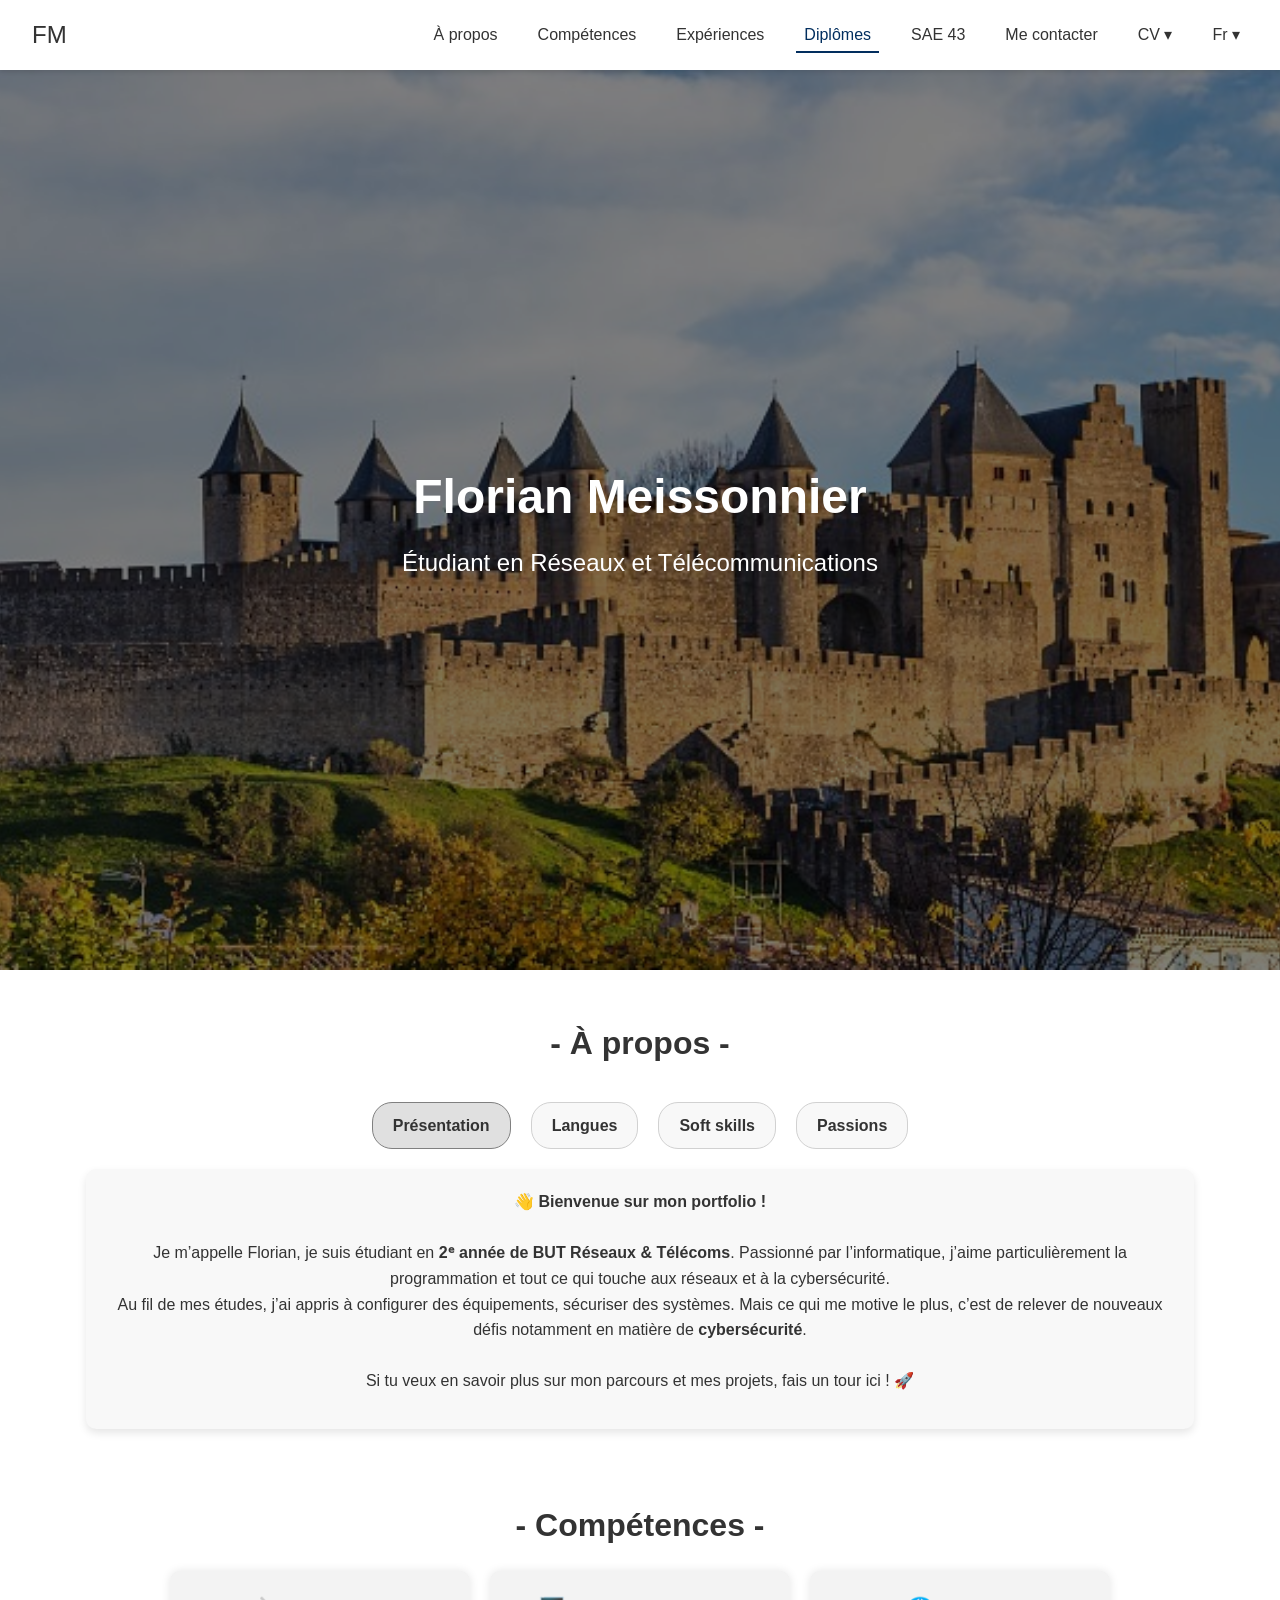
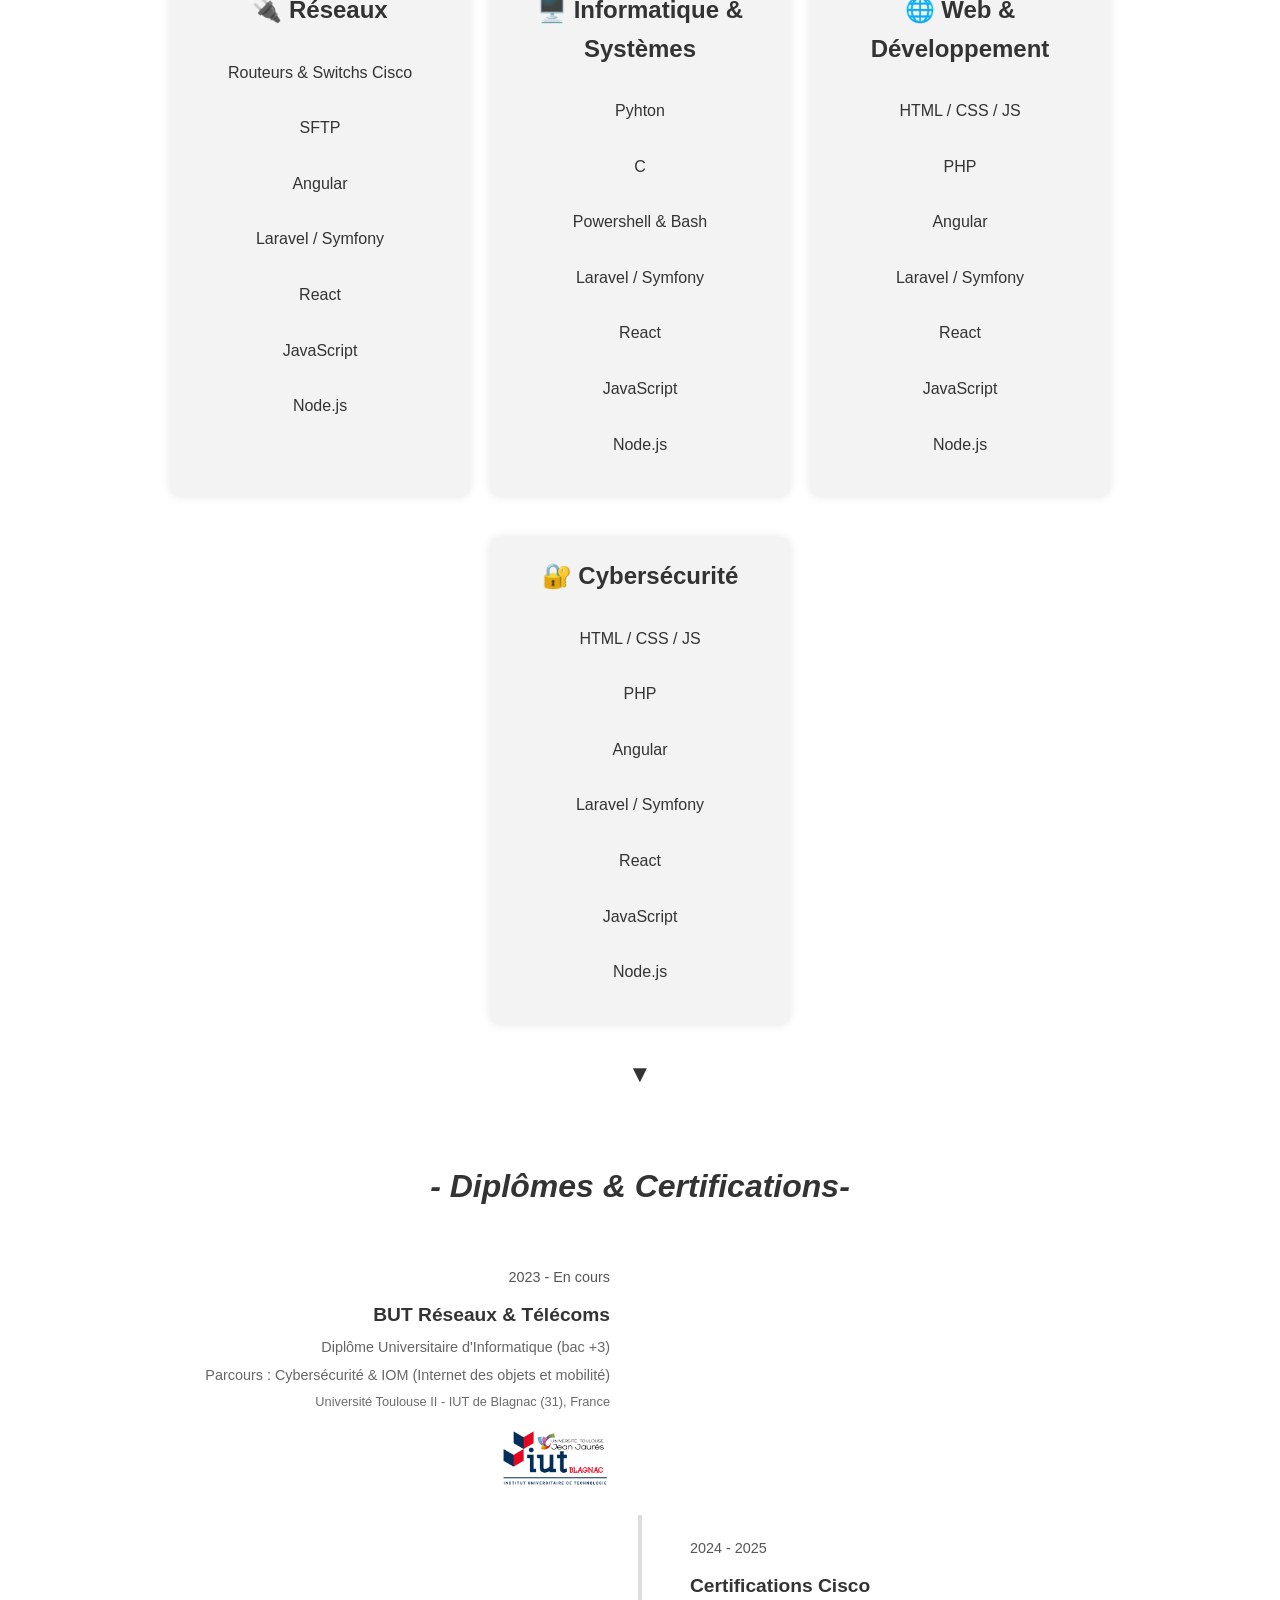
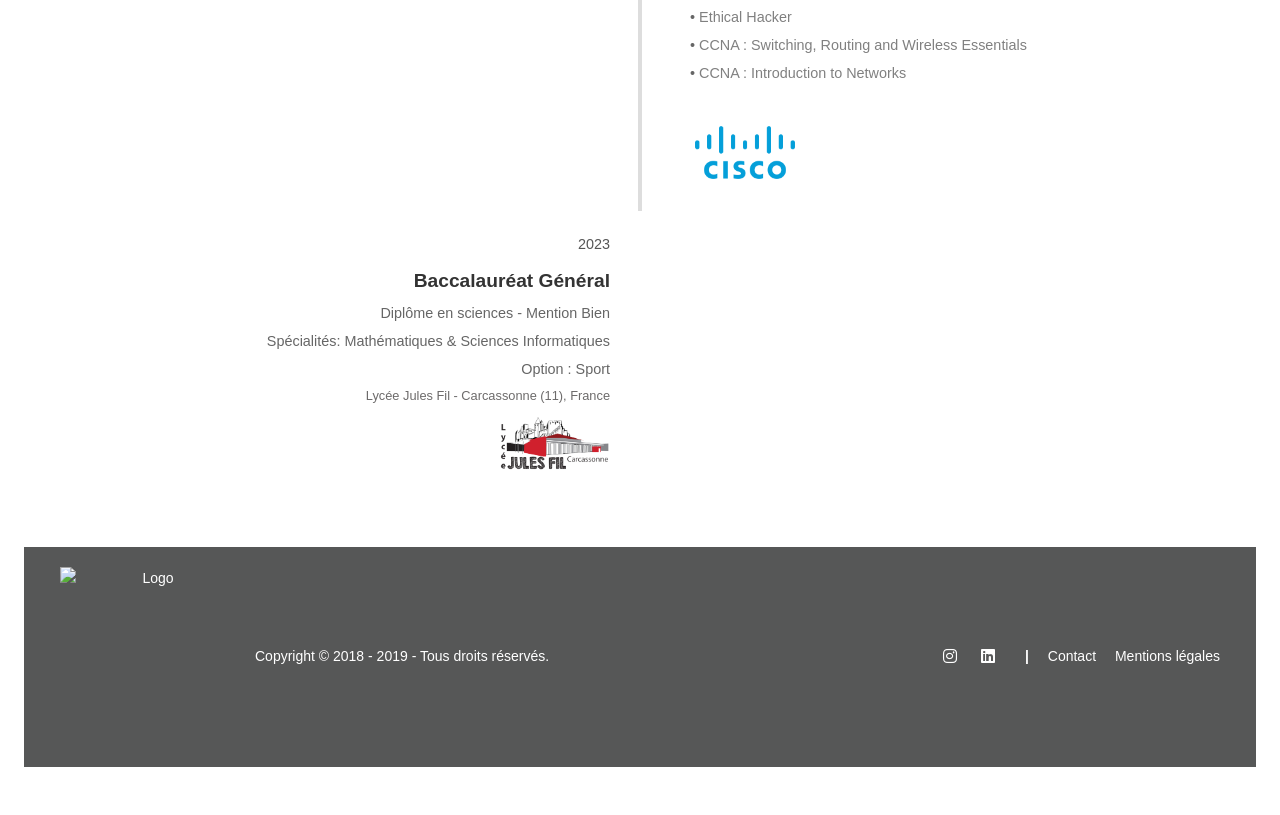
==== index.html @ 111a5d3b "Add files via upload" ====
<!DOCTYPE html>
<html lang="fr">
<head>
    <meta charset="UTF-8">
    <meta name="viewport" content="width=device-width, initial-scale=1.0">
    <title>Meissonnier Florian - Portfolio</title>
    <link rel="stylesheet" href="styles/styles.css">
    <!-- Les logos en footer -->
    <link rel="stylesheet" href="https://cdnjs.cloudflare.com/ajax/libs/font-awesome/6.0.0/css/all.min.css">
</head>
<body>
    <nav class="navbar">
        <a href="#" class="logo">FM</a>
        <ul class="menu">
            <li><a href="#about" class="nav-link">À propos</a></li>
            <li><a href="#skills" class="nav-link">Compétences</a></li>
            <li><a href="#experience"class="nav-link">Expériences</a></li>
            <li><a href="#diplomes" class="nav-link">Diplômes</a></li>
            <li><a href="but.html">SAE 43</a></li>
            <li><a href="mailto:florian.meissonnier.iut@mail.com">Me contacter</a></li>
            
            <!-- Menu déroulant pour le CV -->
            <li class="dropdown">
                <a href="#" class="cv-selector">CV ▾</a>
                <ul class="dropdown-content">
                    <li><a href="cv/CV_MEISSONNIIER_Florian.pdf" target="_blank">CV Français</a></li>
                    <li><a href="cv/CV_MEISSONNIIER_Florian_International.pdf" target="_blank">CV International</a></li>
                </ul>
            </li>
            
            <!-- Menu déroulant pour la langue -->
            <li class="dropdown">
                <a href="#" class="language-selector">Fr ▾</a>
                <ul class="dropdown-content">
                    <li><a href="#">Français</a></li>
                    <li><a href="#">English</a></li>
                </ul>
            </li>
        </ul>
    </nav>

    <!-- Section en-tête avec l'image de fond -->
    <header class="header">
        <figure class="overlay"></figure>
        <hgroup class="header-content">
            <h1>Florian Meissonnier</h1>
            <p>Étudiant en Réseaux et Télécommunications</p>
        </hgroup>
    </header>

    <!-- Section À propos -->
    <section id="about" class="about">
        <h2>- À propos -</h2>
        <ul class="tab-menu">
            <li data-nw-id-target="about_presentation_p" data-nw-classgroup="about_p" class="js_show_btn">Présentation</li>
            <li data-nw-id-target="about_languages_p" data-nw-classgroup="about_p" class="js_show_btn selected_btn">Langues</li>
            <li data-nw-id-target="about_softskills_p" data-nw-classgroup="about_p" class="js_show_btn">Soft skills</li>
            <li data-nw-id-target="about_hobbies_p" data-nw-classgroup="about_p" class="js_show_btn">Passions</li>
        </ul>
    
        <section class="box_style about_p hidden" id="about_presentation_p">
            <p><b>👋 Bienvenue sur mon portfolio !</b> <br><br>

                Je m’appelle Florian, je suis étudiant en <b>2ᵉ année de BUT Réseaux & Télécoms</b>. Passionné par l’informatique,
                j’aime particulièrement la programmation et tout ce qui touche aux réseaux et à la cybersécurité.
                <br>Au fil de mes études, j’ai appris à configurer des équipements, sécuriser des systèmes. 
                Mais ce qui me motive le plus, c’est de relever de nouveaux défis notamment en matière de <b>cybersécurité</b>.<br><br>
                
                Si tu veux en savoir plus sur mon parcours et mes projets, fais un tour ici ! 🚀
            </p>
        </section>
    
        <section class="box_style about_p" id="about_languages_p">
            <figure>
                <img class="flagImage" src="images/drapeau-france.png" alt="Drapeau Français">
                <figcaption>
                    <strong>Français</strong>
                    <p>Langue Maternelle</p>
                </figcaption>
            </figure>
            <figure>
                <img class="flagImage" src="images/drapeau-anglais.jpg" alt="Drapeau Anglais">
                <figcaption>
                    <strong>Anglais</strong>
                    <p>Niveau B2</p>
                </figcaption>
            </figure>
            <figure>
                <img class="flagImage" src="images/drapeau-allemand.jpg" alt="Drapeau Allemand">
                <figcaption>
                    <strong>Allemand</strong>
                    <p>Niveau A2</p>
                </figcaption>
            </figure>
            <figure>
                <img class="flagImage" src="images/drapeau-lettonie.jpg" alt="Drapeau Letton">
                <figcaption>
                    <strong>Letton</strong>
                    <p>Compréhension orale</p>
                </figcaption>
            </figure>
        </section>
    
        <section class="box_style about_p hidden" id="about_softskills_p">
            <ul class="no-bullets">
                <li><strong>Actif</strong> : Toujours prêt à explorer, expérimenter et relever de nouveaux défis.</li>
                <li><strong>Consciencieux</strong> : J’aime faire les choses proprement et avec précision</li>
                <li><strong>Curieux</strong> : En quête de nouvelles connaissances et compétences</li>
                <li><strong>Rigoureux</strong> : Attentif aux détails et au travail bien fait</li>      
            </ul>
        </section>
    
        <section class="box_style about_p hidden" id="about_hobbies_p">
            <section>
                <h3>- Badminton -</h3>
                <p>Joueur en compétition depuis 2018 <br>Chef de l'équipe de l'IUT</p> 
                <img class="passions rect-img" src="images/badminton.jpg" alt="badminton">
                <footer><a href="https://www.myffbad.fr/joueur/07209594" target="_blank"><strong> Classement </strong></a></footer> <!-- https://badmania.fr/classement-07209594.html -->
            </section>
            <section>
                <h3>- Echecs -</h3> 
                <p>Joueur occasionnel sur internet <br>Ancien joueur de compétition </p> 
                <footer><a href="https://www.chess.com/member/fl0ri_an" target="_blank"><strong>≈800 elo </strong></a></footer>
            </section>
            <section>
                <h3>- Cybersécurité -</h3> 
                <p>Membre sur les plateformes <br>HTB & Root Me</p> 
            </section>
        </section>
    
    <!-- Section Compétences -->
    <section id="skills" class="skills">
        <h2><br>- Compétences -</h2>
        <span class="skills-container-wrapper">
            <article class="skills-container">
                <h2>🔌 Réseaux</h2>
                <ul>
                    <li>
                        <span class="skill-name">Routeurs & Switchs Cisco</span>
                        <span class="progress-container">
                            <span class="progress-bar" style="width: 80%;"></span>
                            <span class="percentage">80%</span>
                        </span>
                    </li>
                    <li>
                        <span class="skill-name">SFTP</span>
                        <span class="progress-container">
                            <span class="progress-bar" style="width: 70%;"></span>
                            <span class="percentage">70%</span>
                        </span>
                    </li>
                    <li>
                        <span class="skill-name">Angular</span>
                        <span class="progress-container">
                            <span class="progress-bar" style="width: 75%;"></span>
                            <span class="percentage">75%</span>
                        </span>
                    </li>
                    <li>
                        <span class="skill-name">Laravel / Symfony</span>
                        <span class="progress-container">
                            <span class="progress-bar" style="width: 65%;"></span>
                            <span class="percentage">65%</span>
                        </span>
                    </li>
                    <li>
                        <span class="skill-name">React</span>
                        <span class="progress-container">
                            <span class="progress-bar" style="width: 90%;"></span>
                            <span class="percentage">90%</span>
                        </span>
                    </li>
                    <li>
                        <span class="skill-name">JavaScript</span>
                        <span class="progress-container">
                            <span class="progress-bar" style="width: 50%;"></span>
                            <span class="percentage">50%</span>
                        </span>
                    </li>
                    <li>
                        <span class="skill-name">Node.js</span>
                        <span class="progress-container">
                            <span class="progress-bar" style="width: 30%;"></span>
                            <span class="percentage">30%</span>
                        </span>
                    </li>
                </ul>
            </article>
        
            <article class="skills-container">
                <h2>🖥️ Informatique & Systèmes</h2>
                <ul>
                    <li>
                        <span class="skill-name">Pyhton</span>
                        <span class="progress-container">
                            <span class="progress-bar" style="width: 75%;"></span>
                            <span class="percentage">75%</span>
                        </span>
                    </li>
                    <li>
                        <span class="skill-name">C</span>
                        <span class="progress-container">
                            <span class="progress-bar" style="width: 60%;"></span>
                            <span class="percentage">60%</span>
                        </span>
                    </li>
                    <li>
                        <span class="skill-name">Powershell & Bash</span>
                        <span class="progress-container">
                            <span class="progress-bar" style="width: 60%;"></span>
                            <span class="percentage">60%</span>
                        </span>
                    </li>
                    <li>
                        <span class="skill-name">Laravel / Symfony</span>
                        <span class="progress-container">
                            <span class="progress-bar" style="width: 65%;"></span>
                            <span class="percentage">65%</span>
                        </span>
                    </li>
                    <li>
                        <span class="skill-name">React</span>
                        <span class="progress-container">
                            <span class="progress-bar" style="width: 90%;"></span>
                            <span class="percentage">90%</span>
                        </span>
                    </li>
                    <li>
                        <span class="skill-name">JavaScript</span>
                        <span class="progress-container">
                            <span class="progress-bar" style="width: 50%;"></span>
                            <span class="percentage">50%</span>
                        </span>
                    </li>
                    <li>
                        <span class="skill-name">Node.js</span>
                        <span class="progress-container">
                            <span class="progress-bar" style="width: 30%;"></span>
                            <span class="percentage">30%</span>
                        </span>
                    </li>
                </ul>
            </article>
            <article class="skills-container">
                <h2>🌐 Web & Développement</h2>
                <ul>
                    <li>
                        <span class="skill-name">HTML / CSS / JS</span>
                        <span class="progress-container">
                            <span class="progress-bar" style="width: 10%;"></span>
                            <span class="percentage">10%</span>
                        </span>
                    </li>
                    <li>
                        <span class="skill-name">PHP</span>
                        <span class="progress-container">
                            <span class="progress-bar" style="width: 70%;"></span>
                            <span class="percentage">70%</span>
                        </span>
                    </li>
                    <li>
                        <span class="skill-name">Angular</span>
                        <span class="progress-container">
                            <span class="progress-bar" style="width: 75%;"></span>
                            <span class="percentage">75%</span>
                        </span>
                    </li>
                    <li>
                        <span class="skill-name">Laravel / Symfony</span>
                        <span class="progress-container">
                            <span class="progress-bar" style="width: 65%;"></span>
                            <span class="percentage">65%</span>
                        </span>
                    </li>
                    <li>
                        <span class="skill-name">React</span>
                        <span class="progress-container">
                            <span class="progress-bar" style="width: 90%;"></span>
                            <span class="percentage">90%</span>
                        </span>
                    </li>
                    <li>
                        <span class="skill-name">JavaScript</span>
                        <span class="progress-container">
                            <span class="progress-bar" style="width: 50%;"></span>
                            <span class="percentage">50%</span>
                        </span>
                    </li>
                    <li>
                        <span class="skill-name">Node.js</span>
                        <span class="progress-container">
                            <span class="progress-bar" style="width: 30%;"></span>
                            <span class="percentage">30%</span>
                        </span>
                    </li>
                </ul>
            </article>
            <article class="skills-container">
                <h2>🔐 Cybersécurité</h2>
                <ul>
                    <li>
                        <span class="skill-name">HTML / CSS / JS</span>
                        <span class="progress-container">
                            <span class="progress-bar" style="width: 10%;"></span>
                            <span class="percentage">10%</span>
                        </span>
                    </li>
                    <li>
                        <span class="skill-name">PHP</span>
                        <span class="progress-container">
                            <span class="progress-bar" style="width: 70%;"></span>
                            <span class="percentage">70%</span>
                        </span>
                    </li>
                    <li>
                        <span class="skill-name">Angular</span>
                        <span class="progress-container">
                            <span class="progress-bar" style="width: 75%;"></span>
                            <span class="percentage">75%</span>
                        </span>
                    </li>
                    <li>
                        <span class="skill-name">Laravel / Symfony</span>
                        <span class="progress-container">
                            <span class="progress-bar" style="width: 65%;"></span>
                            <span class="percentage">65%</span>
                        </span>
                    </li>
                    <li>
                        <span class="skill-name">React</span>
                        <span class="progress-container">
                            <span class="progress-bar" style="width: 90%;"></span>
                            <span class="percentage">90%</span>
                        </span>
                    </li>
                    <li>
                        <span class="skill-name">JavaScript</span>
                        <span class="progress-container">
                            <span class="progress-bar" style="width: 50%;"></span>
                            <span class="percentage">50%</span>
                        </span>
                    </li>
                    <li>
                        <span class="skill-name">Node.js</span>
                        <span class="progress-container">
                            <span class="progress-bar" style="width: 30%;"></span>
                            <span class="percentage">30%</span>
                        </span>
                    </li>
                </ul>
            </article>
            
            
            <article class="skills-container">
                <h2>📡 Télécommunications</h2>
                <ul>
                    <li>
                        <span class="skill-name">HTML / CSS / JS</span>
                        <span class="progress-container">
                            <span class="progress-bar" style="width: 10%;"></span>
                            <span class="percentage">10%</span>
                        </span>
                    </li>
                    <li>
                        <span class="skill-name">PHP</span>
                        <span class="progress-container">
                            <span class="progress-bar" style="width: 70%;"></span>
                            <span class="percentage">70%</span>
                        </span>
                    </li>
                    <li>
                        <span class="skill-name">Angular</span>
                        <span class="progress-container">
                            <span class="progress-bar" style="width: 75%;"></span>
                            <span class="percentage">75%</span>
                        </span>
                    </li>
                    <li>
                        <span class="skill-name">Laravel / Symfony</span>
                        <span class="progress-container">
                            <span class="progress-bar" style="width: 65%;"></span>
                            <span class="percentage">65%</span>
                        </span>
                    </li>
                    <li>
                        <span class="skill-name">React</span>
                        <span class="progress-container">
                            <span class="progress-bar" style="width: 90%;"></span>
                            <span class="percentage">90%</span>
                        </span>
                    </li>
                    <li>
                        <span class="skill-name">JavaScript</span>
                        <span class="progress-container">
                            <span class="progress-bar" style="width: 50%;"></span>
                            <span class="percentage">50%</span>
                        </span>
                    </li>
                    <li>
                        <span class="skill-name">Node.js</span>
                        <span class="progress-container">
                            <span class="progress-bar" style="width: 30%;"></span>
                            <span class="percentage">30%</span>
                        </span>
                    </li>
                </ul>
            </article>
            <article class="skills-container">
                <h2>Web Development</h2>
                <ul>
                    <li>
                        <span class="skill-name">HTML / CSS / JS</span>
                        <span class="progress-container">
                            <span class="progress-bar" style="width: 10%;"></span>
                            <span class="percentage">10%</span>
                        </span>
                    </li>
                    <li>
                        <span class="skill-name">PHP</span>
                        <span class="progress-container">
                            <span class="progress-bar" style="width: 70%;"></span>
                            <span class="percentage">70%</span>
                        </span>
                    </li>
                    <li>
                        <span class="skill-name">Angular</span>
                        <span class="progress-container">
                            <span class="progress-bar" style="width: 75%;"></span>
                            <span class="percentage">75%</span>
                        </span>
                    </li>
                    <li>
                        <span class="skill-name">Laravel / Symfony</span>
                        <span class="progress-container">
                            <span class="progress-bar" style="width: 65%;"></span>
                            <span class="percentage">65%</span>
                        </span>
                    </li>
                    <li>
                        <span class="skill-name">React</span>
                        <span class="progress-container">
                            <span class="progress-bar" style="width: 90%;"></span>
                            <span class="percentage">90%</span>
                        </span>
                    </li>
                    <li>
                        <span class="skill-name">JavaScript</span>
                        <span class="progress-container">
                            <span class="progress-bar" style="width: 50%;"></span>
                            <span class="percentage">50%</span>
                        </span>
                    </li>
                    <li>
                        <span class="skill-name">Node.js</span>
                        <span class="progress-container">
                            <span class="progress-bar" style="width: 30%;"></span>
                            <span class="percentage">30%</span>
                        </span>
                    </li>
                </ul>
            </article>
            <article class="skills-container">
                <h2>Web Development</h2>
                <ul>
                    <li>
                        <span class="skill-name">HTML / CSS / JS</span>
                        <span class="progress-container">
                            
                                <span class="progress-bar" style="width: 80%;"></span>
                            
                            <span class="percentage">80%</span>
                        </span>
                    </li>
                    <li>
                        <span class="skill-name">PHP</span>
                        <span class="progress-container">
                            
                                <span class="progress-bar" style="width: 70%;"></span>
                            
                            <span class="percentage">70%</span>
                        </span>
                    </li>
                    <li>
                        <span class="skill-name">Angular</span>
                        <span class="progress-container">
                            
                                <span class="progress-bar" style="width: 75%;"></span>
                         
                            <span class="percentage">75%</span>
                        </span>
                    </li>
                    <li>
                        <span class="skill-name">Laravel / Symfony</span>
                        <span class="progress-container">
                            
                                <span class="progress-bar" style="width: 65%;"></span>
                         
                            <span class="percentage">65%</span>
                        </span>
                    </li>
                    <li>
                        <span class="skill-name">React</span>
                        <span class="progress-container">
                            
                                <span class="progress-bar" style="width: 90%;"></span>
                         
                            <span class="percentage">90%</span>
                        </span>
                    </li>
                    <li>
                        <span class="skill-name">JavaScript</span>
                        <span class="progress-container">
                            
                                <span class="progress-bar" style="width: 50%;"></span>
                            
                            <span class="percentage">50%</span>
                        </span>
                    </li>
                    <li>
                        <span class="skill-name">aaaaaaaaaaa</span>
                        <span class="progress-container">
                        <span class="progress-bar" style="width: 30%;"></span>
                        <span class="percentage">30%</span>
                        </span>
                    </li>
                </ul>
            </article>
        </span>
        <!-- Arrow for toggling visibility -->
        <span id="toggleSkills" class="toggle-arrow">▼</span>
    </section>
  
            <!-- Section Timeline -->
    <section id="diplomes" class="diplomes">
        <h2>- Diplômes & Certifications-</h2>
        <nav class="timeline">
            <!-- Diplôme 1 -->
            <article class="timeline-item">
                <header>
                    <time datetime="2023 - En cours">2023 - En cours</time>
                    <h3>BUT Réseaux & Télécoms</h3>
                </header>
                <p>Diplôme Universitaire d'Informatique (bac +3)</p>
                <p>Parcours : Cybersécurité & IOM (Internet des objets et mobilité)</p>
                <footer>Université Toulouse II - IUT de Blagnac (31), France<br><img class="logo" src="images/Logo_IUT_UT2J_couleurs.png" alt="Logo IUT"></footer>
            </article>

			<article class="timeline-item">
                <header>
                    <time datetime="2024 - 2025">2024 - 2025</time>
                    <h3>Certifications Cisco</h3>
                </header>
                <p>• <a href="https://www.credly.com/badges/40833882-603d-4a64-963b-ea6eddfa6a69/public_url" target="_blank" class="certif-link">Ethical Hacker</a></p>
                <p>• <a href="https://www.credly.com/badges/70a78e52-492c-46a9-9126-1de2eed9fb06/public_url" target="_blank" class="certif-link">CCNA : Switching, Routing and Wireless Essentials</a></p>
                <p>• <a href="https://www.credly.com/badges/cc7600c9-3d98-4f39-8e0a-812834f7cf44/public_url" target="_blank" class="certif-link">CCNA : Introduction to Networks</a></p>
                <footer><br><img class="logo" src="images/Logo_Cisco.png" alt="Logo IUT"></footer>
            </article>
         <article class="timeline-item">
                <header>
                    <time datetime="2023">2023</time>
                    <h3>Baccalauréat Général</h3>
                </header>
                 <p>Diplôme en sciences - Mention Bien</p>
                <p>Spécialités: Mathématiques & Sciences Informatiques</p>
                <p>Option : Sport</p>
                <footer>Lycée Jules Fil - Carcassonne (11), France<br><img class="logo" src="images/Logo_Jules_Fil.png" alt="Logo IUT"></footer>
            </article>
        </nav>
    </section>
            <footer class="footer">
        <div class="footer-container">
            <div class="footer-left">
                <img src="logo.png" alt="Logo" class="footer-logo">
                <p>Copyright © 2018 - 2019 - Tous droits réservés.</p>
            </div>
            <div class="footer-right">
                <div class="social-icons">
                    <a href="https://www.instagram.com/florian__msn/" target="_blank"><i class="fab fa-instagram"></i></a>
                    <a href="https://www.linkedin.com/in/florian-meissonnier/" target="_blank"><i class="fab fa-linkedin"></i></a>
                </div>
                
                <nav class="footer-nav">
                    <strong>|</strong>
                    <a href="mailto:florian.meissonnier.iut@mail.com">Contact</a>
                    <a href="#">Mentions légales</a>
                </nav>
            </div>
        </div>
    </footer>


<script>

window.addEventListener("scroll", () => {
    let scrollPosition = window.scrollY + 100; // Ajuste selon la hauteur de ta navbar

    document.querySelectorAll("section").forEach(section => {
        if (scrollPosition >= section.offsetTop && scrollPosition < section.offsetTop + section.offsetHeight) {
            document.querySelectorAll(".nav-link").forEach(link => link.classList.remove("active"));
            document.querySelector(`.nav-link[href="#${section.id}"]`).classList.add("active");
        }
    });
});

document.querySelectorAll(".nav-link").forEach(link => {
    link.addEventListener("click", (e) => {
        e.preventDefault();
        const targetId = link.getAttribute("href").substring(1); // Récupère l'ID de la section
        const targetSection = document.getElementById(targetId);

        if (targetSection) {
            window.scrollTo({
                top: targetSection.offsetTop - 50, // Ajuste la position (évite de cacher sous la navbar)
                behavior: "smooth" // Animation fluide
            });
        }
    });
});

document.querySelectorAll('.js_show_btn').forEach(btn => {
        btn.addEventListener('click', () => {
            const targetId = btn.getAttribute('data-nw-id-target');
            const classGroup = btn.getAttribute('data-nw-classgroup');

            // Cacher toutes les sections de contenu
            document.querySelectorAll(`.${classGroup}`).forEach(section => {
                section.classList.add('hidden');
            });

            // Afficher la section ciblée
            document.getElementById(targetId).classList.remove('hidden');

            // Gérer le style des boutons sélectionnés
            document.querySelectorAll('.js_show_btn').forEach(button => {
                button.classList.remove('selected_btn');
            });
            btn.classList.add('selected_btn');
        });
    });
    document.querySelector('.js_show_btn').click();

document.querySelectorAll(".skills-container li").forEach(item => {
    const percentageText = item.querySelector(".percentage");

    item.addEventListener("mouseenter", () => {
        percentageText.style.display = "block"; // Afficher au survol
    });

    item.addEventListener("mouseleave", () => {
        percentageText.style.display = "none"; // Cacher quand la souris sort
    });
});

document.addEventListener("DOMContentLoaded", () => {
    const toggleButton = document.getElementById("toggleSkills");
    const skillArticles = document.querySelectorAll(".skills-container:nth-of-type(n+5)");
    let expanded = false;

    toggleButton.addEventListener("click", () => {
        skillArticles.forEach(article => {
            article.style.display = expanded ? "none" : "block";
        });
        toggleButton.textContent = expanded ? "▼" : "▲"; // Change l'icône
        expanded = !expanded;
    });
});


</script>

</body>
</html>
---- styles/styles.css ----
/* Réinitialisation des styles */
* {
    margin: 0;
    padding: 0;
    box-sizing: border-box;
}

body {
    font-family: Arial, sans-serif;
    color: #333;
    background-color: #ffffff;
    line-height: 1.6;
}

/* Styles pour la barre de navigation */
.navbar {
    display: flex;
    justify-content: space-between;
    align-items: center;
    padding: 1rem 2rem;
    background-color: #fff;
    box-shadow: 0 2px 4px rgba(0, 0, 0, 0.1);
    position: sticky;
    top: 0;
    z-index: 1000;
}

.navbar .logo {
    font-size: 1.5rem;
    color: #333;
    text-decoration: none;
}

.menu {
    list-style: none;
    display: flex;
    gap: 1.5rem;
}

.menu li {
    position: relative;
}

.menu a {
    text-decoration: none;
    color: #333;
    font-size: 1rem;
    padding: 0.5rem;
    transition: color 0.3s;
}

.menu a:hover {
    color: #076edb;
    
}

.dropdown-content {
    display: none;
    position: absolute;
    top: 100%;
    left: 0;
    background-color: #fff;
    box-shadow: 0 4px 8px rgba(0, 0, 0, 0.1);
    padding: 0.5rem 0;
    list-style: none;
    min-width: 100px;
}

.dropdown:hover .dropdown-content {
    display: block;
}

.dropdown-content li a {
    color: #333;
    padding: 0.5rem 1rem;
    display: block;
    text-decoration: none;
    font-size: 0.9rem;
}

.dropdown-content li a:hover {
    background-color: #f4f4f4;
}

/* En-tête avec l'image de fond */
.header {
    position: relative;
    background: url('../images/carcassonne.jpg') no-repeat center center/cover;
    height: 100vh;
    display: flex;
    justify-content: center;
    align-items: center;
    text-align: center;
    color: white;
}

.overlay {
    position: absolute;
    top: 0;
    left: 0;
    width: 100%;
    height: 100%;
    background-color: rgba(0, 0, 0, 0.5);
}

.header-content {
    position: relative;
    z-index: 1;
}

.header h1 {
    font-size: 3rem;
    margin-bottom: 0.5rem;
}

.header p {
    font-size: 1.5rem;
}

/* Section À propos */
.about {
    padding: 3rem 1.5rem; /* Ajoute de l'espacement autour de toute la section 'about' */
    text-align: center; /* Centre le texte dans la section 'about' */
}

.about h2 {
    font-size: 2rem; /* Définit la taille de police pour le titre dans la section 'about' */
    margin-bottom: 2rem; /* Ajoute de l'espace sous le titre */
}

.about-content {
    display: flex; /* Active la disposition en flexbox pour les éléments enfants */
    flex-direction: column; /* Empile les éléments enfants verticalement */
    align-items: center; /* Centre les éléments enfants horizontalement */
}

.about img {
    width: 180px; /* Définit une largeur fixe pour les images dans la section 'about' */
    height: 180px; /* Définit une hauteur fixe pour les images */
}

.about .flagImage {
    width: 140px; /* Définit une largeur fixe pour les images dans la section 'about' */
    height: 140px; /* Définit une hauteur fixe pour les images */
    border-radius: 50%; /* Rend les images circulaires */
    margin-bottom: 1.5rem; /* Ajoute de l'espace sous les images */
}

.about-content p {
    max-width: 600px; /* Définit une largeur maximale pour les paragraphes pour une meilleure lisibilité */
}

/* Style des boutons d'onglets */
.tab-menu {
    list-style-type: none; /* Supprime le style de liste par défaut pour le menu d'onglets */
    padding: 0; /* Supprime le padding */
    display: flex; /* Active la disposition en flexbox pour les boutons d'onglets */
    justify-content: center; /* Centre les boutons d'onglets horizontalement */
    gap: 20px; /* Ajoute de l'espace entre les boutons d'onglets */
    margin-bottom: 20px; /* Ajoute de l'espace sous le menu d'onglets */
}

.tab-menu .js_show_btn {
    cursor: pointer; /* Change le curseur en pointeur lors du survol des boutons */
    padding: 10px 20px; /* Ajoute du padding à l'intérieur des boutons */
    background-color: #f8f8f8; /* Définit une couleur de fond claire pour les boutons */
    border: 1px solid #d1d1d1; /* Ajoute une bordure grise claire autour des boutons */
    border-radius: 20px; /* Arrondit les coins des boutons */
    transition: background-color 0.3s ease, color 0.3s ease; /* Ajoute des transitions fluides pour les changements de couleur de fond et de texte */
    font-weight: bold; /* Rend le texte des boutons en gras */
}

.tab-menu .js_show_btn.selected_btn {
    background-color: #e0e0e0; /* Change la couleur de fond pour le bouton d'onglet sélectionné */
    border: 1px solid #808080; /* Bordure plus foncée pour le bouton d'onglet sélectionné */
    color: #333; /* Change la couleur du texte pour le bouton d'onglet sélectionné */
}

/* Style des sections de contenu */
.box_style {
    display: none; /* Masque les boîtes de contenu par défaut */
    padding: 20px; /* Ajoute du padding à l'intérieur des boîtes de contenu */
    background-color: #f8f8f8; /* Définit une couleur de fond claire pour les boîtes de contenu */
    border-radius: 10px; /* Arrondit les coins des boîtes de contenu */
    box-shadow: 0px 4px 8px rgba(0, 0, 0, 0.1); /* Ajoute un effet d'ombre subtil aux boîtes */
    width: fit-content; /* ✅ s'adapte au contenu */
    max-width: 90%;
    margin: 0 auto; /* ✅ centre horizontalement */
}

.box_style.about_p {
    margin-top: 20px; /* Ajoute de l'espace au-dessus de la boîte de contenu 'about_p' */
}

.about_p {
    display: flex; /* Active la disposition en flexbox pour la section 'about_p' */
    justify-content: center; /* Centre les éléments enfants horizontalement */
    flex-wrap: wrap; /* Permet aux éléments enfants de passer à la ligne suivante si nécessaire */
}

.about_p:not(.hidden) {
    display: flex; /* Affiche la section 'about_p' lorsqu'elle n'est pas masquée */
    justify-content: center; /* Centre les éléments enfants horizontalement */
    gap: 50px; /* Ajoute de l'espace entre les éléments enfants */
    align-items: center; /* Centre les éléments enfants verticalement */
}

/* Style des éléments individuels (langues et autres sections) */
.about_p figure {
    text-align: center; /* Centre le texte dans chaque figure */
    margin: 0 15px; /* Ajoute des marges horizontales pour espacer les figures */
}

.flagImage {
    width: 80px; /* Définit une largeur fixe pour les images de drapeaux */
    height: 60px; /* Définit une hauteur fixe pour les images de drapeaux */
    border-radius: 5px; /* Arrondit les coins des images de drapeaux */
    box-shadow: 0px 4px 8px rgba(0, 0, 0, 0.1); /* Ajoute un effet d'ombre subtil aux images de drapeaux */
}

.about_p figcaption {
    font-style: italic; /* Met en italique le texte dans les éléments figcaption */
    color: #333; /* Définit la couleur du texte pour figcaption */
    margin-top: 5px; /* Ajoute de l'espace au-dessus du texte de la légende */
}

.about_p figcaption p {
    margin: 0; /* Supprime la marge par défaut des paragraphes dans figcaption */
    font-weight: normal; /* Définit un poids de police normal pour le texte de niveau */
}

h3 {
    font-weight: bold; /* Met les titres h3 en gras */
    margin-top: 10px; /* Ajoute de l'espace au-dessus des titres h3 */
}

.box_style p {
    margin-bottom: 15px; /* Ajoute de l'espace sous les paragraphes dans les boîtes de contenu */
}

/* Styles pour la section des compétences */
.skills {
    padding: 20px; /* Add some padding around the section */
    display: flex; /* Use flex layout */
    flex-direction: column; /* Stack title and articles vertically */
    align-items: center; /* Center align the items */
}

.skills h2 {
    font-size: 2rem;
    font-weight: bold;
    margin-bottom: 20px;
    color: #333; /* Couleur du texte */
    text-align: center; /* Centrer le titre */
}

.skills-container-wrapper {
    display: flex; /* Align the articles side by side */
    flex-wrap: wrap; /* Allow wrapping to the next line if needed */
    justify-content: center; /* Center the articles */
    gap: 20px; /* Space between articles */
}

.skills article {
    margin-bottom: 20px; /* Space between articles */
}

.skills-container h3 {
    font-size: 1.2em;
    margin-bottom: 10px;
}

.skill-bar {
    position: absolute;
    bottom: 10px;
    left: 0;
    height: 20px;
    width: 0;
    background-color: #333;
    border-radius: 5px;
    transition: width 0.5s ease;
}

.skills-container {
    padding: 20px;
    background-color: #f3f3f3;
    border-radius: 10px;
    text-align: center;
    width: 300px; /* Fixed width for each skill container */
    box-shadow: 0px 0px 10px rgba(0, 0, 0, 0.1);
    cursor: pointer;
    display: inline-block; /* Allows articles to be side by side */
}

.hidden {
    display: none; /* Hide additional articles */
}

.toggle-arrow {
    display: block;
    text-align: center;
    cursor: pointer;
    font-size: 24px;
    margin-top: 10px;
}

.skills-container h2 {
    margin-bottom: 20px;
    font-size: 1.5em;
}

.skills-container ul {
    list-style-type: none; /* Enlève les puces */
    padding: 0;
    margin: 0;
}

.skills-container li {
    position: relative; /* Position relative for absolute children */
    margin: 10px 0; /* Space between list items */
    padding: 10px; /* Padding for list items */
    background-color: #f3f3f3; /* Background color for list items */
    border-radius: 5px; /* Rounded corners */
    cursor: pointer; /* Change cursor to pointer */
    overflow: hidden; /* Hide overflow */
}

.skill-name {
    display: inline-block; /* Keep the skill name inline */
    transition: opacity 0.3s ease; /* Smooth transition for opacity */
}

.progress-container {
    position: relative; /* Assure que .percentage se place bien */
    width: 100%;
    height: 12px;
    background-color: #e0e0e0;; /* Barre de fond grise */
    border-radius: 5px;
    overflow: visible; /* Assure que le pourcentage ne soit pas coupé */
}

.progress-bar {
    position: absolute;
    left: 0;
    width: 0%;
    height: 100%;
    background-color: #1f3b77;
    border-radius: 5px;
    transition: width 0.4s ease-in-out;
}

.percentage {
    position: absolute;
    top: -25px; /* Ajuste bien au-dessus */
    left: 50%;
    transform: translateX(-50%);
    font-size: 14px;
    font-weight: bold;
    color: black;
    z-index: 10;
    padding: 2px 5px;
    border-radius: 3px;
    display: none; /* Caché par défaut */
}

li:hover .progress-bar {
    width: var(--progress-width); /* Prend la valeur dynamique */
}

li:hover .percentage {
    opacity: 1; /* Rend visible sur hover */
}

.skills-container li:hover .skill-name {
    opacity: 0; /* Hide skill name on hover */
}

.skills-container li:hover .progress-container {
    display: inline-block; /* Show progress container on hover */
}

.skills-container li:hover .percentage {
    opacity: 1;
    visibility: visible;
}

.skills-container:nth-child(n+5) {
    display: none;
}

/* Section Timeline */
.diplomes {
    text-align: center;
    padding: 3rem 1.5rem;
}

.diplomes h2 {
    font-size: 2em;
    font-style: italic;
}

/* Conteneur de la timeline */
.timeline {
    position: relative; /* Positioning for the timeline */
    padding-left: 20px; /* Space for the vertical line */
    z-index: 0;
}

/* Ligne verticale */
.timeline::before {
    content: '';
    position: absolute;
    left: 50%;
    top: 0;
    bottom: 0;
    width: 4px;
    background-color: #ddd;
    transform: translateX(-50%);
}

/* Style pour chaque élément de la timeline */
.timeline-item {
    position: relative;
    width: 50%;
    padding: 20px 40px;
    background-color: #ffffff;
}

/* Positionnement des éléments à gauche et à droite */
.timeline-item:nth-child(odd) {
    left: 0;
    text-align: right;
}

.timeline-item:nth-child(even) {
    left: 50%;
    text-align: left;
}

/* Date de chaque diplôme */
.timeline-item header time {
    font-size: 0.9em;
    color: #555;
    position: relative;
}

/* Titre du diplôme */
.timeline-item header h3 {
    font-size: 1.2em;
    margin: 10px 0 0;
    color: #333;
}

/* Description du diplôme */
.timeline-item p {
    margin: 5px 0;
    font-size: 0.9em;
    color: #666;
}

/* Footer avec l'établissement */
.timeline-item footer {
    font-size: 0.8em;
    color: #6d6b6b;
}

footer .logo {
    width: 22%; /* Ajuste la taille en pourcentage */
    max-width: 150px; /* Définit une limite */
    height: auto; /* Garde le ratio */
    margin-top: 10px;
    
}

/* Style pour les liens des certifications */
.certif-link {
    color: black;
    text-decoration: none;
}

.certif-link:hover {
    color: gray;
}

/* Suppression des puces */
.no-bullets {
    list-style-type: none;
    padding-left: 0;
}

.certif-link {
    color: gray;
    text-decoration: none;
}

.certif-link:hover {
    color: black;
}

.nav-link.active {
    color: #022e5e;
    border-bottom: 2px solid #022e5e;
}



/* Styles pour le but */
.but {
    background-color: #ffffff;
    padding: 3rem 1.5rem;
    text-align: center;
}

.but h2 {
    font-size: 2rem;
    margin-bottom: 2rem;
    font-style: italic;
}

.but-container {
    display: grid;
    grid-template-columns: repeat(auto-fit, minmax(280px, 1fr));
    gap: 1.5rem;
    justify-content: center;
}

.but-item {
    background-color: #ffffff;
    border-left: 4px solid #1f3b77;
    padding: 20px;
    border-radius: 10px;
    box-shadow: 0 4px 10px rgba(0, 0, 0, 0.05);
    text-align: left;
}

.but-item h3 {
    color: #1f3b77;
    margin-bottom: 10px;
}

.but-item p {
    color: #444;
    font-size: 0.95rem;
}



/* Styles pour le footer */
.footer {
    background-color: #565757;
    color: #fff;
    padding: 20px 0;
    font-size: 14px;
}


.footer-container {
    display: flex;
    justify-content: space-between;
    align-items: center;
    max-width: 1200px;
    margin: 0 auto;
    padding: 0 20px;
}

.footer-left {
    display: flex;
    align-items: center;
}

.footer-logo {
    height: 40px; /* Ajuste selon ton logo */
    margin-right: 15px;
}

.footer-right {
    display: flex;
    align-items: center;
}

.social-icons a {
    color: #fff;
    margin: 0 10px;
    font-size: 16px;
    text-decoration: none;
    transition: color 0.3s;
}

.social-icons a:hover {
    color: #007bff;
}

.footer-nav {
    margin-left: 20px;
}

.footer-nav a {
    color: #fff;
    margin-left: 15px;
    text-decoration: none;
    transition: color 0.3s;
}

.footer-nav a:hover {
    color: #007bff;
}


.experience {
    padding: 3rem 1.5rem;
    text-align: center;
}

.experience h2 {
    font-size: 2rem;
    margin-bottom: 2rem;
    font-style: italic;
}

.experience-timeline {
    display: flex;
    flex-direction: column;
    gap: 2rem;
    align-items: center;
}

.exp-card {
    background-color: #f2f1f1;
    border-left: 5px solid #1f3b77;
    padding: 20px;
    max-width: 700px;
    text-align: left;
    border-radius: 10px;
    box-shadow: 0 4px 8px rgba(0, 0, 0, 0.1);
    transition: transform 0.2s;
}

.exp-card:hover {
    transform: translateY(-5px);
}

.exp-card h3 {
    margin: 0;
    font-size: 1.2rem;
    color: #1f3b77;
}

.exp-card .exp-date {
    font-size: 0.9rem;
    color: #555;
    font-style: italic;
}

.exp-card p {
    margin: 10px 0;
    font-size: 0.95rem;
}

.exp-card footer {
    font-size: 0.85rem;
    color: #f59f32;
}
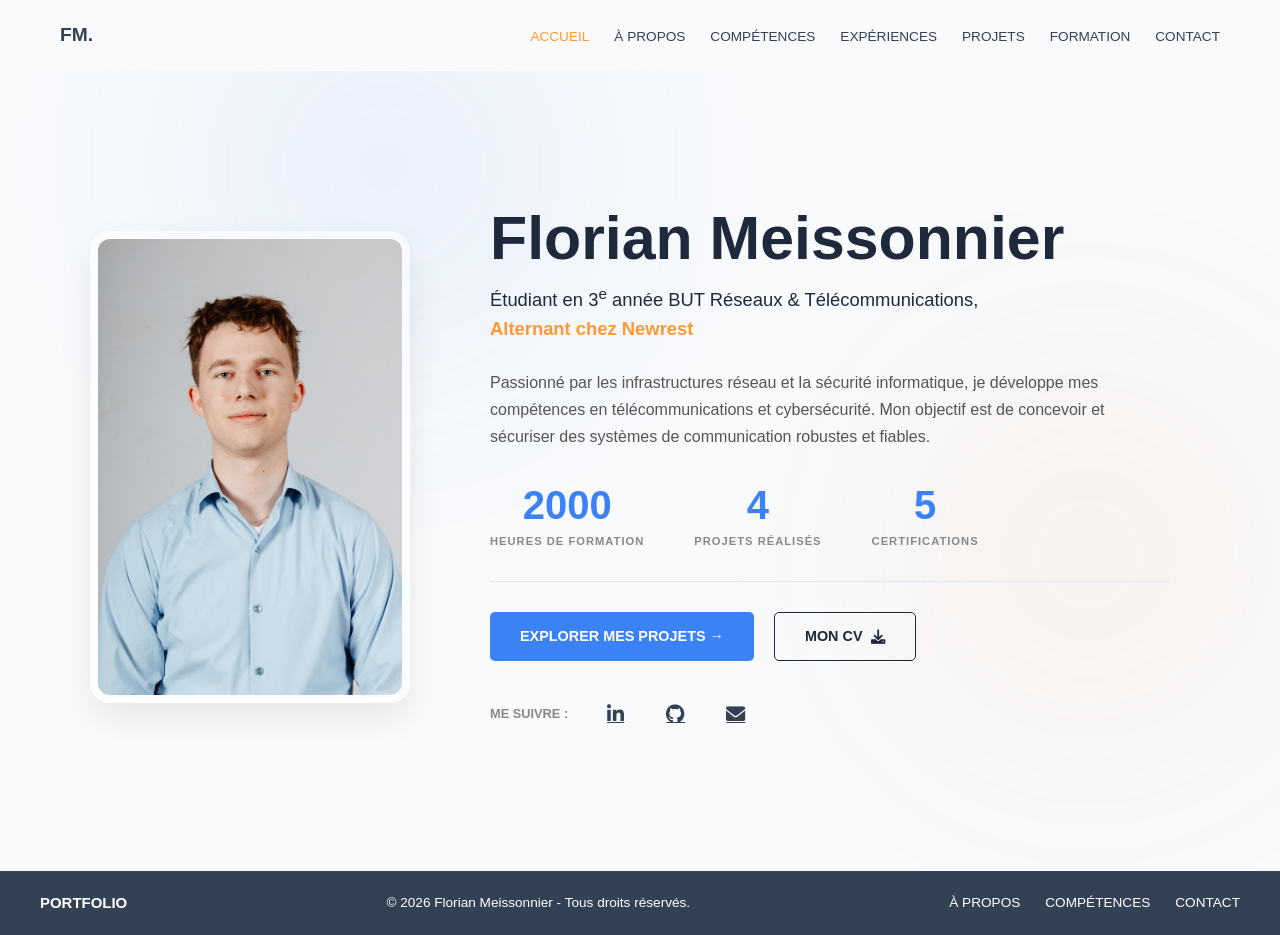
==== commit 40d359cd: "Add files via upload" ====
--- a/index.html
+++ b/index.html
@@ -1,673 +1,97 @@
-<!DOCTYPE html>
-<html lang="fr">
-<head>
-    <meta charset="UTF-8">
-    <meta name="viewport" content="width=device-width, initial-scale=1.0">
-    <title>Meissonnier Florian - Portfolio</title>
-    <link rel="stylesheet" href="styles/styles.css">
-    <!-- Les logos en footer -->
-    <link rel="stylesheet" href="https://cdnjs.cloudflare.com/ajax/libs/font-awesome/6.0.0/css/all.min.css">
-</head>
-<body>
-    <nav class="navbar">
-        <a href="#" class="logo">FM</a>
-        <ul class="menu">
-            <li><a href="#about" class="nav-link">À propos</a></li>
-            <li><a href="#skills" class="nav-link">Compétences</a></li>
-            <li><a href="#experience"class="nav-link">Expériences</a></li>
-            <li><a href="#diplomes" class="nav-link">Diplômes</a></li>
-            <li><a href="but.html">SAE 43</a></li>
-            <li><a href="mailto:florian.meissonnier.iut@mail.com">Me contacter</a></li>
-            
-            <!-- Menu déroulant pour le CV -->
-            <li class="dropdown">
-                <a href="#" class="cv-selector">CV ▾</a>
-                <ul class="dropdown-content">
-                    <li><a href="cv/CV_MEISSONNIIER_Florian.pdf" target="_blank">CV Français</a></li>
-                    <li><a href="cv/CV_MEISSONNIIER_Florian_International.pdf" target="_blank">CV International</a></li>
-                </ul>
-            </li>
-            
-            <!-- Menu déroulant pour la langue -->
-            <li class="dropdown">
-                <a href="#" class="language-selector">Fr ▾</a>
-                <ul class="dropdown-content">
-                    <li><a href="#">Français</a></li>
-                    <li><a href="#">English</a></li>
-                </ul>
-            </li>
-        </ul>
-    </nav>
-
-    <!-- Section en-tête avec l'image de fond -->
-    <header class="header">
-        <figure class="overlay"></figure>
-        <hgroup class="header-content">
-            <h1>Florian Meissonnier</h1>
-            <p>Étudiant en Réseaux et Télécommunications</p>
-        </hgroup>
-    </header>
-
-    <!-- Section À propos -->
-    <section id="about" class="about">
-        <h2>- À propos -</h2>
-        <ul class="tab-menu">
-            <li data-nw-id-target="about_presentation_p" data-nw-classgroup="about_p" class="js_show_btn">Présentation</li>
-            <li data-nw-id-target="about_languages_p" data-nw-classgroup="about_p" class="js_show_btn selected_btn">Langues</li>
-            <li data-nw-id-target="about_softskills_p" data-nw-classgroup="about_p" class="js_show_btn">Soft skills</li>
-            <li data-nw-id-target="about_hobbies_p" data-nw-classgroup="about_p" class="js_show_btn">Passions</li>
-        </ul>
-    
-        <section class="box_style about_p hidden" id="about_presentation_p">
-            <p><b>👋 Bienvenue sur mon portfolio !</b> <br><br>
-
-                Je m’appelle Florian, je suis étudiant en <b>2ᵉ année de BUT Réseaux & Télécoms</b>. Passionné par l’informatique,
-                j’aime particulièrement la programmation et tout ce qui touche aux réseaux et à la cybersécurité.
-                <br>Au fil de mes études, j’ai appris à configurer des équipements, sécuriser des systèmes. 
-                Mais ce qui me motive le plus, c’est de relever de nouveaux défis notamment en matière de <b>cybersécurité</b>.<br><br>
-                
-                Si tu veux en savoir plus sur mon parcours et mes projets, fais un tour ici ! 🚀
-            </p>
-        </section>
-    
-        <section class="box_style about_p" id="about_languages_p">
-            <figure>
-                <img class="flagImage" src="images/drapeau-france.png" alt="Drapeau Français">
-                <figcaption>
-                    <strong>Français</strong>
-                    <p>Langue Maternelle</p>
-                </figcaption>
-            </figure>
-            <figure>
-                <img class="flagImage" src="images/drapeau-anglais.jpg" alt="Drapeau Anglais">
-                <figcaption>
-                    <strong>Anglais</strong>
-                    <p>Niveau B2</p>
-                </figcaption>
-            </figure>
-            <figure>
-                <img class="flagImage" src="images/drapeau-allemand.jpg" alt="Drapeau Allemand">
-                <figcaption>
-                    <strong>Allemand</strong>
-                    <p>Niveau A2</p>
-                </figcaption>
-            </figure>
-            <figure>
-                <img class="flagImage" src="images/drapeau-lettonie.jpg" alt="Drapeau Letton">
-                <figcaption>
-                    <strong>Letton</strong>
-                    <p>Compréhension orale</p>
-                </figcaption>
-            </figure>
-        </section>
-    
-        <section class="box_style about_p hidden" id="about_softskills_p">
-            <ul class="no-bullets">
-                <li><strong>Actif</strong> : Toujours prêt à explorer, expérimenter et relever de nouveaux défis.</li>
-                <li><strong>Consciencieux</strong> : J’aime faire les choses proprement et avec précision</li>
-                <li><strong>Curieux</strong> : En quête de nouvelles connaissances et compétences</li>
-                <li><strong>Rigoureux</strong> : Attentif aux détails et au travail bien fait</li>      
-            </ul>
-        </section>
-    
-        <section class="box_style about_p hidden" id="about_hobbies_p">
-            <section>
-                <h3>- Badminton -</h3>
-                <p>Joueur en compétition depuis 2018 <br>Chef de l'équipe de l'IUT</p> 
-                <img class="passions rect-img" src="images/badminton.jpg" alt="badminton">
-                <footer><a href="https://www.myffbad.fr/joueur/07209594" target="_blank"><strong> Classement </strong></a></footer> <!-- https://badmania.fr/classement-07209594.html -->
-            </section>
-            <section>
-                <h3>- Echecs -</h3> 
-                <p>Joueur occasionnel sur internet <br>Ancien joueur de compétition </p> 
-                <footer><a href="https://www.chess.com/member/fl0ri_an" target="_blank"><strong>≈800 elo </strong></a></footer>
-            </section>
-            <section>
-                <h3>- Cybersécurité -</h3> 
-                <p>Membre sur les plateformes <br>HTB & Root Me</p> 
-            </section>
-        </section>
-    
-    <!-- Section Compétences -->
-    <section id="skills" class="skills">
-        <h2><br>- Compétences -</h2>
-        <span class="skills-container-wrapper">
-            <article class="skills-container">
-                <h2>🔌 Réseaux</h2>
-                <ul>
-                    <li>
-                        <span class="skill-name">Routeurs & Switchs Cisco</span>
-                        <span class="progress-container">
-                            <span class="progress-bar" style="width: 80%;"></span>
-                            <span class="percentage">80%</span>
-                        </span>
-                    </li>
-                    <li>
-                        <span class="skill-name">SFTP</span>
-                        <span class="progress-container">
-                            <span class="progress-bar" style="width: 70%;"></span>
-                            <span class="percentage">70%</span>
-                        </span>
-                    </li>
-                    <li>
-                        <span class="skill-name">Angular</span>
-                        <span class="progress-container">
-                            <span class="progress-bar" style="width: 75%;"></span>
-                            <span class="percentage">75%</span>
-                        </span>
-                    </li>
-                    <li>
-                        <span class="skill-name">Laravel / Symfony</span>
-                        <span class="progress-container">
-                            <span class="progress-bar" style="width: 65%;"></span>
-                            <span class="percentage">65%</span>
-                        </span>
-                    </li>
-                    <li>
-                        <span class="skill-name">React</span>
-                        <span class="progress-container">
-                            <span class="progress-bar" style="width: 90%;"></span>
-                            <span class="percentage">90%</span>
-                        </span>
-                    </li>
-                    <li>
-                        <span class="skill-name">JavaScript</span>
-                        <span class="progress-container">
-                            <span class="progress-bar" style="width: 50%;"></span>
-                            <span class="percentage">50%</span>
-                        </span>
-                    </li>
-                    <li>
-                        <span class="skill-name">Node.js</span>
-                        <span class="progress-container">
-                            <span class="progress-bar" style="width: 30%;"></span>
-                            <span class="percentage">30%</span>
-                        </span>
-                    </li>
-                </ul>
-            </article>
-        
-            <article class="skills-container">
-                <h2>🖥️ Informatique & Systèmes</h2>
-                <ul>
-                    <li>
-                        <span class="skill-name">Pyhton</span>
-                        <span class="progress-container">
-                            <span class="progress-bar" style="width: 75%;"></span>
-                            <span class="percentage">75%</span>
-                        </span>
-                    </li>
-                    <li>
-                        <span class="skill-name">C</span>
-                        <span class="progress-container">
-                            <span class="progress-bar" style="width: 60%;"></span>
-                            <span class="percentage">60%</span>
-                        </span>
-                    </li>
-                    <li>
-                        <span class="skill-name">Powershell & Bash</span>
-                        <span class="progress-container">
-                            <span class="progress-bar" style="width: 60%;"></span>
-                            <span class="percentage">60%</span>
-                        </span>
-                    </li>
-                    <li>
-                        <span class="skill-name">Laravel / Symfony</span>
-                        <span class="progress-container">
-                            <span class="progress-bar" style="width: 65%;"></span>
-                            <span class="percentage">65%</span>
-                        </span>
-                    </li>
-                    <li>
-                        <span class="skill-name">React</span>
-                        <span class="progress-container">
-                            <span class="progress-bar" style="width: 90%;"></span>
-                            <span class="percentage">90%</span>
-                        </span>
-                    </li>
-                    <li>
-                        <span class="skill-name">JavaScript</span>
-                        <span class="progress-container">
-                            <span class="progress-bar" style="width: 50%;"></span>
-                            <span class="percentage">50%</span>
-                        </span>
-                    </li>
-                    <li>
-                        <span class="skill-name">Node.js</span>
-                        <span class="progress-container">
-                            <span class="progress-bar" style="width: 30%;"></span>
-                            <span class="percentage">30%</span>
-                        </span>
-                    </li>
-                </ul>
-            </article>
-            <article class="skills-container">
-                <h2>🌐 Web & Développement</h2>
-                <ul>
-                    <li>
-                        <span class="skill-name">HTML / CSS / JS</span>
-                        <span class="progress-container">
-                            <span class="progress-bar" style="width: 10%;"></span>
-                            <span class="percentage">10%</span>
-                        </span>
-                    </li>
-                    <li>
-                        <span class="skill-name">PHP</span>
-                        <span class="progress-container">
-                            <span class="progress-bar" style="width: 70%;"></span>
-                            <span class="percentage">70%</span>
-                        </span>
-                    </li>
-                    <li>
-                        <span class="skill-name">Angular</span>
-                        <span class="progress-container">
-                            <span class="progress-bar" style="width: 75%;"></span>
-                            <span class="percentage">75%</span>
-                        </span>
-                    </li>
-                    <li>
-                        <span class="skill-name">Laravel / Symfony</span>
-                        <span class="progress-container">
-                            <span class="progress-bar" style="width: 65%;"></span>
-                            <span class="percentage">65%</span>
-                        </span>
-                    </li>
-                    <li>
-                        <span class="skill-name">React</span>
-                        <span class="progress-container">
-                            <span class="progress-bar" style="width: 90%;"></span>
-                            <span class="percentage">90%</span>
-                        </span>
-                    </li>
-                    <li>
-                        <span class="skill-name">JavaScript</span>
-                        <span class="progress-container">
-                            <span class="progress-bar" style="width: 50%;"></span>
-                            <span class="percentage">50%</span>
-                        </span>
-                    </li>
-                    <li>
-                        <span class="skill-name">Node.js</span>
-                        <span class="progress-container">
-                            <span class="progress-bar" style="width: 30%;"></span>
-                            <span class="percentage">30%</span>
-                        </span>
-                    </li>
-                </ul>
-            </article>
-            <article class="skills-container">
-                <h2>🔐 Cybersécurité</h2>
-                <ul>
-                    <li>
-                        <span class="skill-name">HTML / CSS / JS</span>
-                        <span class="progress-container">
-                            <span class="progress-bar" style="width: 10%;"></span>
-                            <span class="percentage">10%</span>
-                        </span>
-                    </li>
-                    <li>
-                        <span class="skill-name">PHP</span>
-                        <span class="progress-container">
-                            <span class="progress-bar" style="width: 70%;"></span>
-                            <span class="percentage">70%</span>
-                        </span>
-                    </li>
-                    <li>
-                        <span class="skill-name">Angular</span>
-                        <span class="progress-container">
-                            <span class="progress-bar" style="width: 75%;"></span>
-                            <span class="percentage">75%</span>
-                        </span>
-                    </li>
-                    <li>
-                        <span class="skill-name">Laravel / Symfony</span>
-                        <span class="progress-container">
-                            <span class="progress-bar" style="width: 65%;"></span>
-                            <span class="percentage">65%</span>
-                        </span>
-                    </li>
-                    <li>
-                        <span class="skill-name">React</span>
-                        <span class="progress-container">
-                            <span class="progress-bar" style="width: 90%;"></span>
-                            <span class="percentage">90%</span>
-                        </span>
-                    </li>
-                    <li>
-                        <span class="skill-name">JavaScript</span>
-                        <span class="progress-container">
-                            <span class="progress-bar" style="width: 50%;"></span>
-                            <span class="percentage">50%</span>
-                        </span>
-                    </li>
-                    <li>
-                        <span class="skill-name">Node.js</span>
-                        <span class="progress-container">
-                            <span class="progress-bar" style="width: 30%;"></span>
-                            <span class="percentage">30%</span>
-                        </span>
-                    </li>
-                </ul>
-            </article>
-            
-            
-            <article class="skills-container">
-                <h2>📡 Télécommunications</h2>
-                <ul>
-                    <li>
-                        <span class="skill-name">HTML / CSS / JS</span>
-                        <span class="progress-container">
-                            <span class="progress-bar" style="width: 10%;"></span>
-                            <span class="percentage">10%</span>
-                        </span>
-                    </li>
-                    <li>
-                        <span class="skill-name">PHP</span>
-                        <span class="progress-container">
-                            <span class="progress-bar" style="width: 70%;"></span>
-                            <span class="percentage">70%</span>
-                        </span>
-                    </li>
-                    <li>
-                        <span class="skill-name">Angular</span>
-                        <span class="progress-container">
-                            <span class="progress-bar" style="width: 75%;"></span>
-                            <span class="percentage">75%</span>
-                        </span>
-                    </li>
-                    <li>
-                        <span class="skill-name">Laravel / Symfony</span>
-                        <span class="progress-container">
-                            <span class="progress-bar" style="width: 65%;"></span>
-                            <span class="percentage">65%</span>
-                        </span>
-                    </li>
-                    <li>
-                        <span class="skill-name">React</span>
-                        <span class="progress-container">
-                            <span class="progress-bar" style="width: 90%;"></span>
-                            <span class="percentage">90%</span>
-                        </span>
-                    </li>
-                    <li>
-                        <span class="skill-name">JavaScript</span>
-                        <span class="progress-container">
-                            <span class="progress-bar" style="width: 50%;"></span>
-                            <span class="percentage">50%</span>
-                        </span>
-                    </li>
-                    <li>
-                        <span class="skill-name">Node.js</span>
-                        <span class="progress-container">
-                            <span class="progress-bar" style="width: 30%;"></span>
-                            <span class="percentage">30%</span>
-                        </span>
-                    </li>
-                </ul>
-            </article>
-            <article class="skills-container">
-                <h2>Web Development</h2>
-                <ul>
-                    <li>
-                        <span class="skill-name">HTML / CSS / JS</span>
-                        <span class="progress-container">
-                            <span class="progress-bar" style="width: 10%;"></span>
-                            <span class="percentage">10%</span>
-                        </span>
-                    </li>
-                    <li>
-                        <span class="skill-name">PHP</span>
-                        <span class="progress-container">
-                            <span class="progress-bar" style="width: 70%;"></span>
-                            <span class="percentage">70%</span>
-                        </span>
-                    </li>
-                    <li>
-                        <span class="skill-name">Angular</span>
-                        <span class="progress-container">
-                            <span class="progress-bar" style="width: 75%;"></span>
-                            <span class="percentage">75%</span>
-                        </span>
-                    </li>
-                    <li>
-                        <span class="skill-name">Laravel / Symfony</span>
-                        <span class="progress-container">
-                            <span class="progress-bar" style="width: 65%;"></span>
-                            <span class="percentage">65%</span>
-                        </span>
-                    </li>
-                    <li>
-                        <span class="skill-name">React</span>
-                        <span class="progress-container">
-                            <span class="progress-bar" style="width: 90%;"></span>
-                            <span class="percentage">90%</span>
-                        </span>
-                    </li>
-                    <li>
-                        <span class="skill-name">JavaScript</span>
-                        <span class="progress-container">
-                            <span class="progress-bar" style="width: 50%;"></span>
-                            <span class="percentage">50%</span>
-                        </span>
-                    </li>
-                    <li>
-                        <span class="skill-name">Node.js</span>
-                        <span class="progress-container">
-                            <span class="progress-bar" style="width: 30%;"></span>
-                            <span class="percentage">30%</span>
-                        </span>
-                    </li>
-                </ul>
-            </article>
-            <article class="skills-container">
-                <h2>Web Development</h2>
-                <ul>
-                    <li>
-                        <span class="skill-name">HTML / CSS / JS</span>
-                        <span class="progress-container">
-                            
-                                <span class="progress-bar" style="width: 80%;"></span>
-                            
-                            <span class="percentage">80%</span>
-                        </span>
-                    </li>
-                    <li>
-                        <span class="skill-name">PHP</span>
-                        <span class="progress-container">
-                            
-                                <span class="progress-bar" style="width: 70%;"></span>
-                            
-                            <span class="percentage">70%</span>
-                        </span>
-                    </li>
-                    <li>
-                        <span class="skill-name">Angular</span>
-                        <span class="progress-container">
-                            
-                                <span class="progress-bar" style="width: 75%;"></span>
-                         
-                            <span class="percentage">75%</span>
-                        </span>
-                    </li>
-                    <li>
-                        <span class="skill-name">Laravel / Symfony</span>
-                        <span class="progress-container">
-                            
-                                <span class="progress-bar" style="width: 65%;"></span>
-                         
-                            <span class="percentage">65%</span>
-                        </span>
-                    </li>
-                    <li>
-                        <span class="skill-name">React</span>
-                        <span class="progress-container">
-                            
-                                <span class="progress-bar" style="width: 90%;"></span>
-                         
-                            <span class="percentage">90%</span>
-                        </span>
-                    </li>
-                    <li>
-                        <span class="skill-name">JavaScript</span>
-                        <span class="progress-container">
-                            
-                                <span class="progress-bar" style="width: 50%;"></span>
-                            
-                            <span class="percentage">50%</span>
-                        </span>
-                    </li>
-                    <li>
-                        <span class="skill-name">aaaaaaaaaaa</span>
-                        <span class="progress-container">
-                        <span class="progress-bar" style="width: 30%;"></span>
-                        <span class="percentage">30%</span>
-                        </span>
-                    </li>
-                </ul>
-            </article>
-        </span>
-        <!-- Arrow for toggling visibility -->
-        <span id="toggleSkills" class="toggle-arrow">▼</span>
-    </section>
-  
-            <!-- Section Timeline -->
-    <section id="diplomes" class="diplomes">
-        <h2>- Diplômes & Certifications-</h2>
-        <nav class="timeline">
-            <!-- Diplôme 1 -->
-            <article class="timeline-item">
-                <header>
-                    <time datetime="2023 - En cours">2023 - En cours</time>
-                    <h3>BUT Réseaux & Télécoms</h3>
-                </header>
-                <p>Diplôme Universitaire d'Informatique (bac +3)</p>
-                <p>Parcours : Cybersécurité & IOM (Internet des objets et mobilité)</p>
-                <footer>Université Toulouse II - IUT de Blagnac (31), France<br><img class="logo" src="images/Logo_IUT_UT2J_couleurs.png" alt="Logo IUT"></footer>
-            </article>
-
-			<article class="timeline-item">
-                <header>
-                    <time datetime="2024 - 2025">2024 - 2025</time>
-                    <h3>Certifications Cisco</h3>
-                </header>
-                <p>• <a href="https://www.credly.com/badges/40833882-603d-4a64-963b-ea6eddfa6a69/public_url" target="_blank" class="certif-link">Ethical Hacker</a></p>
-                <p>• <a href="https://www.credly.com/badges/70a78e52-492c-46a9-9126-1de2eed9fb06/public_url" target="_blank" class="certif-link">CCNA : Switching, Routing and Wireless Essentials</a></p>
-                <p>• <a href="https://www.credly.com/badges/cc7600c9-3d98-4f39-8e0a-812834f7cf44/public_url" target="_blank" class="certif-link">CCNA : Introduction to Networks</a></p>
-                <footer><br><img class="logo" src="images/Logo_Cisco.png" alt="Logo IUT"></footer>
-            </article>
-         <article class="timeline-item">
-                <header>
-                    <time datetime="2023">2023</time>
-                    <h3>Baccalauréat Général</h3>
-                </header>
-                 <p>Diplôme en sciences - Mention Bien</p>
-                <p>Spécialités: Mathématiques & Sciences Informatiques</p>
-                <p>Option : Sport</p>
-                <footer>Lycée Jules Fil - Carcassonne (11), France<br><img class="logo" src="images/Logo_Jules_Fil.png" alt="Logo IUT"></footer>
-            </article>
-        </nav>
-    </section>
-            <footer class="footer">
-        <div class="footer-container">
-            <div class="footer-left">
-                <img src="logo.png" alt="Logo" class="footer-logo">
-                <p>Copyright © 2018 - 2019 - Tous droits réservés.</p>
-            </div>
-            <div class="footer-right">
-                <div class="social-icons">
-                    <a href="https://www.instagram.com/florian__msn/" target="_blank"><i class="fab fa-instagram"></i></a>
-                    <a href="https://www.linkedin.com/in/florian-meissonnier/" target="_blank"><i class="fab fa-linkedin"></i></a>
-                </div>
-                
-                <nav class="footer-nav">
-                    <strong>|</strong>
-                    <a href="mailto:florian.meissonnier.iut@mail.com">Contact</a>
-                    <a href="#">Mentions légales</a>
-                </nav>
-            </div>
-        </div>
-    </footer>
-
-
-<script>
-
-window.addEventListener("scroll", () => {
-    let scrollPosition = window.scrollY + 100; // Ajuste selon la hauteur de ta navbar
-
-    document.querySelectorAll("section").forEach(section => {
-        if (scrollPosition >= section.offsetTop && scrollPosition < section.offsetTop + section.offsetHeight) {
-            document.querySelectorAll(".nav-link").forEach(link => link.classList.remove("active"));
-            document.querySelector(`.nav-link[href="#${section.id}"]`).classList.add("active");
-        }
-    });
-});
-
-document.querySelectorAll(".nav-link").forEach(link => {
-    link.addEventListener("click", (e) => {
-        e.preventDefault();
-        const targetId = link.getAttribute("href").substring(1); // Récupère l'ID de la section
-        const targetSection = document.getElementById(targetId);
-
-        if (targetSection) {
-            window.scrollTo({
-                top: targetSection.offsetTop - 50, // Ajuste la position (évite de cacher sous la navbar)
-                behavior: "smooth" // Animation fluide
-            });
-        }
-    });
-});
-
-document.querySelectorAll('.js_show_btn').forEach(btn => {
-        btn.addEventListener('click', () => {
-            const targetId = btn.getAttribute('data-nw-id-target');
-            const classGroup = btn.getAttribute('data-nw-classgroup');
-
-            // Cacher toutes les sections de contenu
-            document.querySelectorAll(`.${classGroup}`).forEach(section => {
-                section.classList.add('hidden');
-            });
-
-            // Afficher la section ciblée
-            document.getElementById(targetId).classList.remove('hidden');
-
-            // Gérer le style des boutons sélectionnés
-            document.querySelectorAll('.js_show_btn').forEach(button => {
-                button.classList.remove('selected_btn');
-            });
-            btn.classList.add('selected_btn');
-        });
-    });
-    document.querySelector('.js_show_btn').click();
-
-document.querySelectorAll(".skills-container li").forEach(item => {
-    const percentageText = item.querySelector(".percentage");
-
-    item.addEventListener("mouseenter", () => {
-        percentageText.style.display = "block"; // Afficher au survol
-    });
-
-    item.addEventListener("mouseleave", () => {
-        percentageText.style.display = "none"; // Cacher quand la souris sort
-    });
-});
-
-document.addEventListener("DOMContentLoaded", () => {
-    const toggleButton = document.getElementById("toggleSkills");
-    const skillArticles = document.querySelectorAll(".skills-container:nth-of-type(n+5)");
-    let expanded = false;
-
-    toggleButton.addEventListener("click", () => {
-        skillArticles.forEach(article => {
-            article.style.display = expanded ? "none" : "block";
-        });
-        toggleButton.textContent = expanded ? "▼" : "▲"; // Change l'icône
-        expanded = !expanded;
-    });
-});
-
-
-</script>
-
-</body>
-</html>
-
+<!DOCTYPE html>
+<html lang="fr">
+<head>
+    <meta charset="UTF-8">
+    <meta name="viewport" content="width=device-width, initial-scale=1.0">
+    <title>MEISSONNIER - Portfolio</title>
+    <link rel="stylesheet" href="https://cdnjs.cloudflare.com/ajax/libs/font-awesome/6.0.0-beta3/css/all.min.css">
+    <link rel="stylesheet" href="Style/styles.css">
+</head>
+<body>
+
+    <div class="background-glows">
+        <div class="glow-blob glow-1"></div>
+        <div class="glow-blob glow-2"></div>
+    </div>
+
+    <header>
+        <div class="navbar-container">
+            <nav class="navbar">
+                <div class="logo">FM.</div>
+                <ul>
+                    <li><a href="#" class="active">ACCUEIL</a></li>
+                    <li><a href="about.html">À PROPOS</a></li>
+                    <li><a href="skills.html">COMPÉTENCES</a></li>
+                    <li><a href="experiences.html">EXPÉRIENCES</a></li>
+                    <li><a href="projects.html">PROJETS</a></li>
+                    <li><a href="diplomas.html">FORMATION</a></li>
+                    <li><a href="contact.html">CONTACT</a></li>
+                </ul>
+            </nav>
+        </div>
+    </header>
+
+    <main class="hero-section">
+        <div class="hero-container">
+            
+            <div class="hero-visual">
+                <img src="Images/PhotoFM.jpg" alt="Photo de Florian Meissonnier" class="hero-avatar">
+            </div>
+
+            <div class="hero-content">
+                <h1 class="main-title">Florian Meissonnier</h1>
+                <p class="subtitle">Étudiant en 3<sup>e</sup> année BUT Réseaux & Télécommunications, <br><strong>Alternant chez Newrest</strong></p>
+                
+                <div class="hero-description">
+                    <p>Passionné par les infrastructures réseau et la sécurité informatique, je développe mes compétences en télécommunications et cybersécurité. Mon objectif est de concevoir et sécuriser des systèmes de communication robustes et fiables.</p>
+                </div>
+
+                <div class="stats-row">
+                    <div class="stat-item">
+                        <span class="stat-number">2000</span>
+                        <span class="stat-label">Heures de formation</span>
+                    </div>
+                    <div class="stat-item">
+                        <span class="stat-number">4</span>
+                        <span class="stat-label">Projets réalisés</span>
+                    </div>
+                    <div class="stat-item">
+                        <span class="stat-number">5</span>
+                        <span class="stat-label">Certifications</span>
+                    </div>
+                </div>
+
+                <div class="buttons hero-buttons">
+                    <a href="projects.html" class="btn btn-contact">Explorer mes projets &rarr;</a>
+                    <a href="CV/MEISSONNIIER_Florian_CV_2026.pdf" target="_blank" class="btn btn-profile">Mon CV <i class="fas fa-download"></i></a>
+                </div>
+
+                <div class="social-row">
+                    <span class="social-text">Me suivre :</span>
+                    <a href="https://www.linkedin.com/in/florian-meissonnier/" target="_blank" class="social-btn"><i class="fab fa-linkedin-in"></i></a>
+                    <a href="https://github.com/Fl0riann" target="_blank" class="social-btn"><i class="fab fa-github"></i></a>
+                    <a href="contact.html" class="social-btn"><i class="fas fa-envelope"></i></a>
+                </div>
+
+            </div>
+        </div>
+    </main>
+
+    <footer>
+        <div class="footer-left">
+            <span class="footer-logo">PORTFOLIO</span>
+        </div>
+        <div class="footer-center">
+            <p>&copy; 2026 Florian Meissonnier - Tous droits réservés.</p>
+        </div>
+        <div class="footer-right">
+            <nav class="footer-nav">
+                <a href="about.html">À PROPOS</a>
+                <a href="skills.html">COMPÉTENCES</a>
+                <a href="contact.html">CONTACT</a>
+            </nav>
+        </div>
+    </footer>
+
+</body>
+</html>
--- a/Style/styles.css
+++ b/Style/styles.css
@@ -0,0 +1,2576 @@
+/* Variables pour les couleurs */
+:root {
+    --primary-blue: #3b82f6;      
+    --primary-dark: #1e293b;      
+    --color-light-bg: #f8fafc;    
+    --color-accent: #ff9933;      
+    --color-text-dark: #334155;   
+    --color-text-light: #ffffff;
+}
+
+/* Styles Généraux */
+* {
+    margin: 0;
+    padding: 0;
+    box-sizing: border-box;
+}
+
+body {
+    font-family: sans-serif;
+    background-color: var(--color-light-bg);
+    color: var(--color-text-dark);
+    line-height: 1.6;
+}
+
+/* --- HEADER / NAVIGATION (NAVBAR) --- */
+
+header {
+    background-color: var(--color-light-bg); /* La navbar principale a un fond blanc/crème */
+    padding: 20px 0;
+    position: sticky;
+    top: 0;
+    z-index: 1000;
+}
+
+.navbar-container {
+    max-width: 1200px;
+    margin: 0 auto;
+    padding: 0 20px;
+}
+
+.navbar {
+    display: flex;
+    justify-content: space-between;
+    align-items: center;
+}
+
+.logo {
+    font-size: 1.2em;
+    font-weight: bold;
+    color: var(--color-dark-red);
+}
+
+.navbar ul {
+    list-style: none;
+    display: flex;
+}
+
+.navbar ul li {
+    margin-left: 25px;
+}
+
+.navbar ul li a {
+    text-decoration: none;
+    color: var(--color-text-dark);
+    font-size: 0.85em;
+    font-weight: 500;
+    transition: color 0.3s;
+}
+
+.navbar ul li a:hover {
+    color: var(--color-accent);
+}
+
+/* Style de la page active (Accueil ou À Propos) */
+.navbar ul li a.active {
+    color: var(--color-accent);
+}
+
+
+/* --- SECTION ACCUEIL (HERO) --- */
+
+.hero-section {
+    display: flex;
+    justify-content: center;
+    align-items: center;
+    text-align: center;
+    height: calc(100vh - 100px); /* Ajuster la hauteur de la section principale */
+    padding-top: 50px; /* Espace sous la navbar */
+}
+
+.hero-content {
+    padding: 20px;
+}
+
+.main-title {
+    font-size: 3.8em; 
+    font-weight: bold;
+    color: var(--primary-dark);
+    margin-bottom: 10px;
+    line-height: 1.1;
+    font-family: 'Poppins', sans-serif;
+}
+
+.subtitle {
+    font-size: 1.15em;
+    font-weight: 500;
+    color: var(--primary-dark);
+    margin-bottom: 25px;
+}
+
+.subtitle strong {
+    color: var(--color-accent);
+}
+
+.specialization {
+    font-size: 1.1em;
+    color: var(--color-accent);
+    font-weight: bold;
+    margin-bottom: 40px;
+}
+
+/* --- BOUTONS --- */
+
+.buttons {
+    display: flex;
+    justify-content: center;
+    gap: 20px;
+    margin-top: 20px;
+}
+
+.btn {
+    text-decoration: none;
+    padding: 12px 30px;
+    border-radius: 5px;
+    font-weight: 600;
+    font-size: 0.9em;
+    text-transform: uppercase;
+    transition: background-color 0.3s, color 0.3s, border-color 0.3s;
+}
+
+.btn-contact {
+    background-color: var(--primary-blue);
+    border-color: var(--primary-blue);
+    color: white;
+}
+
+.btn-contact:hover {
+    background-color: #1e4fb9;
+}
+
+.btn-profile {
+    background-color: transparent;
+    color: var(--primary-dark);
+    border: 1.5px solid var(--primary-dark); 
+    display: inline-flex;
+    align-items: center;
+    gap: 10px;
+    transition: all 0.3s ease;
+}
+
+.btn-profile:hover {
+    background-color: var(--primary-dark);
+    color: white;
+    transform: translateY(-2px);
+}
+
+/* --- SECTION À PROPOS --- */
+
+.about-section {
+    max-width: 1000px;
+    margin: 0 auto;
+    padding: 80px 20px;
+}
+
+.about-container {
+    /* Centrer le contenu si la section est plus étroite */
+    margin: 0 auto;
+}
+
+.section-number {
+    font-size: 0.8em;
+    font-weight: 500;
+    color: var(--color-dark-red);
+    margin-bottom: 5px;
+}
+
+/* =========================================
+   NOUVELLE PAGE À PROPOS (STYLE PHOTO)
+   ========================================= */
+
+.about-new-header {
+    text-align: center;
+    margin-bottom: 50px;
+}
+
+.about-new-title {
+    font-size: 3em;
+    font-weight: 800;
+    color: var(--primary-dark);
+    font-family: 'Poppins', sans-serif;
+    margin-bottom: 10px;
+}
+
+/* La petite barre bleue sous le titre */
+.about-underline {
+    width: 60px;
+    height: 4px;
+    background-color: var(--primary-blue);
+    margin: 0 auto;
+    border-radius: 2px;
+}
+
+/* Grille principale (Carte gauche vs Cartes droite) */
+.about-new-grid {
+    display: grid;
+    grid-template-columns: 1fr 1.1fr; /* La colonne de droite est très légèrement plus large */
+    gap: 30px;
+    margin-bottom: 60px;
+}
+
+/* Cartes "Glassmorphism" blanches */
+.about-glass-card {
+    background-color: white;
+    border-radius: 24px;
+    padding: 40px;
+    box-shadow: 0 10px 40px rgba(0, 0, 0, 0.04);
+    border: 1px solid #f1f5f9;
+    display: flex;
+    flex-direction: column;
+}
+
+.about-card-main {
+    height: 100%;
+}
+
+/* Petites boîtes contenant les icônes */
+.icon-box {
+    width: 50px;
+    height: 50px;
+    border-radius: 12px;
+    display: flex;
+    justify-content: center;
+    align-items: center;
+    font-size: 1.5em;
+    margin-bottom: 20px;
+    flex-shrink: 0;
+}
+
+.icon-box.blue {
+    background-color: #eff6ff;
+    color: var(--primary-blue);
+}
+
+.icon-box.orange {
+    background-color: #fff7ed;
+    color: var(--color-accent);
+}
+
+/* Typographie interne des cartes */
+.about-glass-card h2, .about-side-card h3 {
+    color: var(--primary-dark);
+    font-weight: 700;
+    margin-bottom: 15px;
+    font-size: 1.4em;
+}
+
+.about-glass-card p, .about-side-card p {
+    color: #475569;
+    line-height: 1.7;
+    font-size: 0.95em;
+    margin-bottom: 15px;
+}
+
+.about-glass-card p strong, .about-side-card p strong {
+    color: var(--primary-dark);
+}
+
+/* Emplacement (Localisation en bas de la carte gauche) */
+.about-location-pin {
+    margin-top: auto;
+    padding-top: 20px;
+    color: #64748b;
+    font-size: 0.9em;
+    font-style: italic;
+    font-weight: 500;
+}
+
+/* Colonne de droite (2 cartes empilées) */
+.about-right-col {
+    display: flex;
+    flex-direction: column;
+    gap: 30px;
+}
+
+.about-side-card {
+    background-color: white;
+    border-radius: 24px;
+    padding: 30px;
+    box-shadow: 0 10px 40px rgba(0, 0, 0, 0.04);
+    border: 1px solid #f1f5f9;
+    display: flex;
+    gap: 20px; /* Espace entre l'icône à gauche et le texte à droite */
+    align-items: flex-start;
+}
+
+/* Variante avec un liseré bleu pour la carte "Engagement Associatif" */
+.about-side-card.outlined {
+    box-shadow: none;
+    border: 1.5px solid var(--primary-blue);
+    background-color: #fafcff; /* Léger fond bleu très discret */
+}
+
+/* Le bouton "Voir mes classements" */
+.btn-small-blue {
+    display: inline-flex;
+    align-items: center;
+    gap: 8px;
+    background-color: var(--primary-blue);
+    color: white;
+    padding: 10px 20px;
+    border-radius: 20px;
+    font-size: 0.85em;
+    font-weight: 600;
+    text-decoration: none;
+    margin-top: 5px;
+    transition: background-color 0.3s, transform 0.3s;
+}
+
+.btn-small-blue:hover {
+    background-color: #2563eb;
+    transform: translateX(5px); /* Petite animation vers la droite */
+}
+
+/* Responsive pour les tablettes et mobiles */
+@media (max-width: 900px) {
+    .about-new-grid {
+        grid-template-columns: 1fr;
+    }
+    .about-side-card {
+        flex-direction: column; /* L'icône passe au-dessus du texte sur petit écran */
+        gap: 15px;
+    }
+}
+
+.contact-card {
+    display: flex;
+    align-items: flex-start;
+    padding: 20px;
+    border: 1px solid #8a8a8a;
+    border-radius: 8px;
+    transition: box-shadow 0.3s;
+    min-height: 100px;
+}
+
+.contact-card:hover {
+    box-shadow: 0 4px 15px rgba(0, 0, 0, 0.05);
+}
+
+.icon-accent {
+    color: var(--color-accent);
+    font-size: 1.5em;
+    margin-right: 15px;
+    padding-top: 5px; /* Pour aligner l'icône avec le texte du label */
+}
+
+.card-text {
+    display: flex;
+    flex-direction: column;
+}
+
+.card-label {
+    font-size: 0.8em;
+    color: #999;
+    text-transform: uppercase;
+    margin-bottom: 5px;
+}
+
+.card-value {
+    font-size: 1.1em;
+    font-weight: 600;
+    color: var(--color-dark-red); /* Utiliser la couleur principale pour les valeurs */
+}
+
+/* Pour que l'élément GITHUB prenne toute la largeur */
+.card-full-width {
+    grid-column: 1 / -1; /* S'étend de la première colonne à la dernière */
+}
+
+/* --- FOOTER --- */
+
+footer {
+    background-color: var(--color-text-dark);
+    color: var(--color-text-light);
+    padding: 20px 40px;
+    display: flex;
+    justify-content: space-between;
+    align-items: center;
+    font-size: 0.85em;
+}
+
+.footer-left .footer-logo {
+    font-weight: bold;
+    font-size: 1.1em;
+}
+
+.footer-center {
+    display: flex;
+    align-items: center;
+    justify-content: center;
+}
+
+.footer-right {
+    display: flex;
+    align-items: center;
+    gap: 30px;
+}
+
+.footer-right .footer-nav {
+    display: flex;
+    gap: 25px;
+}
+
+.footer-right .footer-nav a {
+    color: var(--color-text-light);
+    text-decoration: none;
+    font-weight: 500;
+}
+
+.footer-right .footer-nav a:hover {
+    color: var(--color-accent);
+}
+
+/* --- SECTION COMPÉTENCES --- */
+
+.skills-section {
+    max-width: 1200px;
+    margin: 0 auto;
+    padding: 80px 20px;
+}
+
+.skills-container {
+    margin: 0 auto;
+}
+
+.skills-title {
+    font-size: 3.5em;
+    font-weight: bold;
+    color: var(--color-dark-red);
+    margin-bottom: 5px;
+}
+
+.skills-subtitle {
+    font-size: 1.1em;
+    color: var(--color-text-dark);
+    margin-bottom: 60px;
+}
+
+.skills-glass-layout {
+    display: flex;
+    flex-wrap: wrap;
+    gap: 30px;
+    margin-bottom: 50px;
+}
+
+.sg-column {
+    flex: 1;
+    min-width: 300px;
+    display: flex;
+    flex-direction: column;
+    gap: 20px;
+}
+
+/* Labels en haut des colonnes */
+.sg-label {
+    font-size: 0.85em;
+    font-weight: 700;
+    text-transform: uppercase;
+    display: flex;
+    align-items: center;
+    gap: 10px;
+    margin-bottom: 10px;
+}
+
+.sg-label-dot {
+    width: 10px;
+    height: 10px;
+    border-radius: 50%;
+}
+
+.sg-label--blue { color: var(--primary-blue); }
+.sg-label--blue .sg-label-dot { background-color: var(--primary-blue); }
+
+.sg-label--orange { color: var(--color-accent); }
+.sg-label--orange .sg-label-dot { background-color: var(--color-accent); }
+
+.sg-label--red { color: #ef4444; }
+.sg-label--red .sg-label-dot { background-color: #ef4444; }
+
+/* Conteneur des cartes */
+.sg-cards {
+    display: flex;
+    flex-direction: column;
+    gap: 15px;
+}
+
+/* Style de la carte compétence */
+.sg-card {
+    position: relative;
+    background-color: white;
+    border-radius: 16px;
+    padding: 20px;
+    cursor: pointer;
+    overflow: hidden;
+    box-shadow: 0 4px 15px rgba(0,0,0,0.03);
+    transition: transform 0.3s ease, box-shadow 0.3s ease;
+    border: 1px solid #f1f5f9;
+}
+
+.sg-card:hover {
+    transform: translateY(-4px);
+    box-shadow: 0 12px 25px rgba(0,0,0,0.08);
+}
+
+/* --- EFFET GLOW INTERNE AU SURVOL --- */
+.sg-card-glow {
+    position: absolute;
+    top: -50px;
+    left: -50px;
+    width: 150px;
+    height: 150px;
+    border-radius: 50%;
+    opacity: 0;
+    filter: blur(40px);
+    transition: opacity 0.4s ease;
+    pointer-events: none; /* Ne gêne pas le clic */
+}
+
+/* Lueur selon la colonne */
+.sg-card--blue .sg-card-glow { background-color: rgba(59, 130, 246, 0.3); }
+.sg-card--orange .sg-card-glow { background-color: rgba(249, 115, 22, 0.3); }
+.sg-card--red .sg-card-glow { background-color: rgba(239, 68, 68, 0.3); }
+
+/* Apparition de la lueur au survol */
+.sg-card:hover .sg-card-glow {
+    opacity: 1;
+}
+
+/* Intérieur de la carte */
+.sg-card-top {
+    display: flex;
+    justify-content: space-between;
+    align-items: center;
+    margin-bottom: 15px;
+    position: relative;
+    z-index: 2;
+}
+
+.sg-icon-font {
+    font-size: 2.5em;
+}
+
+/* Badges (Intermédiaire, etc.) */
+.sg-badge {
+    font-size: 0.7em;
+    font-weight: 700;
+    padding: 4px 12px;
+    border-radius: 12px;
+    text-transform: uppercase;
+}
+
+.sg-badge--blue { background-color: #eff6ff; color: #3b82f6; border: 1px solid #bfdbfe; }
+.sg-badge--orange { background-color: #fff7ed; color: #ea580c; border: 1px solid #fed7aa; }
+.sg-badge--red { background-color: #fef2f2; color: #ef4444; border: 1px solid #fecaca; }
+
+.sg-card-bottom {
+    position: relative;
+    z-index: 2;
+}
+
+.sg-title {
+    font-size: 1.2em;
+    font-weight: 700;
+    color: var(--primary-dark);
+    margin-bottom: 4px;
+}
+
+.sg-sub {
+    font-size: 0.85em;
+    color: #64748b;
+}
+
+
+/* =========================================
+   FENÊTRES MODALES (POP-UPS COMPÉTENCES)
+   ========================================= */
+
+.sg-modal {
+    position: fixed;
+    inset: 0;
+    background-color: rgba(15, 23, 42, 0.6); /* Fond sombre semi-transparent */
+    backdrop-filter: blur(4px);
+    display: flex;
+    justify-content: center;
+    align-items: center;
+    z-index: 9999;
+    opacity: 0;
+    pointer-events: none; /* Inactif par défaut */
+    transition: opacity 0.3s ease;
+}
+
+/* Apparition quand la classe "active" est ajoutée via JS */
+.sg-modal.active {
+    opacity: 1;
+    pointer-events: auto;
+}
+
+.sg-modal-content {
+    background-color: #f8fafc;
+    width: 90%;
+    max-width: 750px;
+    border-radius: 16px;
+    overflow: hidden;
+    box-shadow: 0 25px 50px -12px rgba(0, 0, 0, 0.25);
+    transform: translateY(20px);
+    transition: transform 0.3s ease;
+}
+
+.sg-modal.active .sg-modal-content {
+    transform: translateY(0);
+}
+
+.sg-modal-header {
+    display: flex;
+    justify-content: space-between;
+    align-items: center;
+    padding: 20px 30px;
+    background-color: white;
+    border-bottom: 1px solid #e2e8f0;
+}
+
+.sg-modal-header h3 {
+    margin: 0;
+    color: var(--primary-dark);
+    font-size: 1.3em;
+}
+
+.sg-close-btn {
+    background: none;
+    border: 1px solid #cbd5e1;
+    border-radius: 50%;
+    width: 35px;
+    height: 35px;
+    font-size: 1.5em;
+    color: #64748b;
+    cursor: pointer;
+    display: flex;
+    justify-content: center;
+    align-items: center;
+    transition: all 0.2s;
+}
+
+.sg-close-btn:hover {
+    background-color: #f1f5f9;
+    color: var(--primary-dark);
+}
+
+.sg-modal-body {
+    display: grid;
+    grid-template-columns: 1fr 1.5fr; /* 2 colonnes dans la pop-up */
+    gap: 40px;
+    padding: 30px;
+}
+
+/* Partie gauche (Icone, Badge, Description) */
+.sg-detail-left {
+    display: flex;
+    flex-direction: column;
+    align-items: center;
+    text-align: center;
+}
+
+.sg-badge-large {
+    font-size: 0.85em;
+    padding: 6px 16px;
+    margin-bottom: 15px;
+    border-radius: 20px;
+}
+
+.sg-detail-left p {
+    font-size: 0.95em;
+    color: #475569;
+    line-height: 1.5;
+}
+
+/* Partie droite (Savoir-faire / Liste) */
+.sg-detail-right h4 {
+    color: var(--primary-dark);
+    margin-bottom: 15px;
+    font-size: 1.1em;
+}
+
+.sg-tech-list {
+    display: flex;
+    flex-direction: column;
+    gap: 10px;
+}
+
+.sg-tech-item {
+    background-color: white;
+    padding: 12px 18px;
+    border-radius: 8px;
+    box-shadow: 0 2px 4px rgba(0,0,0,0.02);
+    font-size: 0.95em;
+    color: var(--color-text-dark);
+    display: flex;
+    align-items: center;
+    gap: 12px;
+    border: 1px solid #f1f5f9;
+}
+
+/* Responsive Modal */
+@media (max-width: 768px) {
+    .sg-modal-body {
+        grid-template-columns: 1fr; /* Une seule colonne sur mobile */
+        gap: 20px;
+    }
+}
+/* --- SECTION EXPÉRIENCES --- */
+
+.experiences-section {
+    max-width: 900px;
+    margin: 0 auto;
+    padding: 80px 20px;
+}
+
+.experiences-title {
+    font-size: 3.5em;
+    font-weight: bold;
+    color: var(--primary-dark);
+    margin-bottom: 60px;
+    font-family: 'Poppins', sans-serif;
+}
+
+/* --- LISTE DES TÂCHES (Puces modernes) --- */
+.timeline-tasks {
+    list-style: none;
+    padding: 0;
+    margin-top: 15px;
+    display: flex;
+    flex-direction: column;
+    gap: 8px;
+}
+
+.timeline-tasks li {
+    font-size: 0.95em;
+    color: #475569; /* Gris lisible */
+    display: flex;
+    align-items: flex-start;
+    gap: 10px;
+    line-height: 1.5;
+}
+
+/* Flèche de la puce */
+.timeline-tasks li i {
+    font-size: 0.85em;
+    margin-top: 6px; /* Aligne la flèche avec la première ligne de texte */
+}
+
+/* Couleurs des puces selon la carte */
+.blue-bullets li i { color: var(--primary-blue); }
+.orange-bullets li i { color: var(--color-accent); }
+
+/* Ajustement des titres de section secondaires */
+.section-subtitle-container {
+    display: flex;
+    align-items: center;
+    margin-bottom: 30px;
+    padding-top: 20px;
+}
+.section-subtitle {
+    font-size: 1.8em;
+    font-weight: 700;
+}
+.subtitle-icon {
+    font-size: 1.8em;
+    margin-right: 15px;
+}
+/* --- SECTION PROJETS --- */
+
+.projects-section {
+    max-width: 1200px;
+    margin: 0 auto;
+    padding: 80px 20px;
+}
+
+.projects-title {
+    font-size: 3.5em;
+    font-weight: bold;
+    color: var(--color-dark-red);
+    margin-bottom: 5px;
+}
+
+.projects-subtitle {
+    font-size: 1.1em;
+    color: var(--color-text-dark);
+    margin-bottom: 60px;
+}
+
+/* GRILLE DES PROJETS (2 colonnes) */
+.projects-grid {
+    display: grid;
+    grid-template-columns: 1fr 1fr;
+    gap: 40px;
+}
+
+.project-card {
+    background-color: var(--color-light-bg);
+    border: 1px solid #eee;
+    padding: 30px;
+    border-radius: 8px;
+    transition: box-shadow 0.3s;
+}
+
+.project-card:hover {
+    box-shadow: 0 8px 20px rgba(0, 0, 0, 0.05);
+}
+
+.project-header {
+    display: flex;
+    justify-content: space-between;
+    align-items: center;
+    margin-bottom: 20px;
+}
+
+.project-icon {
+    font-size: 1.5em;
+    color: var(--color-accent);
+    /* Style du petit carré orange autour de l'icône */
+    padding: 10px;
+    border: 1px solid var(--color-accent);
+    border-radius: 5px;
+}
+
+.project-tag {
+    font-size: 0.7em;
+    font-weight: bold;
+    padding: 5px 10px;
+    border-radius: 5px;
+    border: 1px solid;
+    text-transform: uppercase;
+    white-space: nowrap;
+}
+
+/* Couleurs des tags (basées sur les captures) */
+.tag-reseaux, .tag-iot, .tag-cyber {
+    color: var(--color-accent);
+    border-color: var(--color-accent);
+}
+
+.project-name {
+    font-size: 1.5em;
+    font-weight: 600;
+    color: var(--color-dark-red);
+    margin-bottom: 15px;
+}
+
+.project-description {
+    font-size: 1em;
+    color: #555;
+    min-height: 80px; /* Assure une hauteur minimale pour les cartes */
+    border-bottom: 1px solid #f0f0f0;
+    padding-bottom: 20px;
+    margin-bottom: 20px;
+}
+
+/* Section Technologies */
+
+.project-technologies {
+    display: flex;
+    flex-direction: column;
+}
+
+.tech-label {
+    font-size: 0.7em;
+    color: var(--color-accent);
+    font-weight: bold;
+    margin-bottom: 10px;
+}
+
+.tech-badges {
+    display: flex;
+    flex-wrap: wrap;
+    gap: 8px;
+}
+
+.badge {
+    background-color: #f5f5f5; /* Fond léger pour les badges */
+    color: var(--color-text-dark);
+    padding: 5px 10px;
+    border-radius: 3px;
+    font-size: 0.8em;
+    font-weight: 500;
+}
+
+/* --- SECTION DIPLÔMES ET CERTIFICATIONS --- */
+
+.diplomas-section {
+    max-width: 1200px;
+    margin: 0 auto;
+    padding: 80px 20px;
+}
+
+.diplomas-title {
+    font-size: 3.5em;
+    font-weight: bold;
+    color: var(--color-dark-red);
+    margin-bottom: 50px;
+}
+
+/* Style commun pour les sous-titres de section (Certifications, Académique) */
+.section-subtitle-container {
+    display: flex;
+    align-items: center;
+    margin-bottom: 30px;
+    padding-top: 20px; /* Espace au-dessus de la section */
+}
+
+.academic-spacing {
+    margin-top: 60px; /* Plus d'espace avant la section Parcours Académique */
+}
+
+.section-subtitle {
+    font-size: 1.8em;
+    font-weight: 700;
+    color: var(--color-dark-red);
+}
+
+.subtitle-icon {
+    font-size: 1.8em;
+    color: var(--color-dark-red);
+    margin-right: 15px;
+}
+
+/* --- CERTIFICATIONS CISCO (GRILLE) --- */
+
+.certifications-grid {
+    display: grid;
+    grid-template-columns: repeat(3, 1fr); /* Trois colonnes de largeur égale */
+    gap: 30px;
+    margin-bottom: 60px;
+}
+
+.certif-card {
+    background-color: #fcfcfc;
+    border: 1px solid #f0e0e0;
+    padding: 25px;
+    border-radius: 8px;
+    transition: background-color 0.3s;
+    background-color: #fcf6f6; /* Fond légèrement rosé/crème comme sur la capture */
+}
+
+.certif-header {
+    display: flex;
+    justify-content: space-between;
+    align-items: flex-start;
+    margin-bottom: 20px;
+}
+
+.certif-icon {
+    font-size: 1.5em;
+    color: var(--color-accent);
+}
+
+.certif-year {
+    font-size: 0.8em;
+    font-weight: bold;
+    color: var(--color-accent);
+}
+
+.certif-name {
+    font-size: 1.2em;
+    font-weight: 600;
+    color: var(--color-dark-red);
+    margin-bottom: 5px;
+    line-height: 1.3;
+}
+
+.certif-issuer {
+    font-size: 0.9em;
+    color: #999;
+    margin-bottom: 15px;
+    font-style: italic;
+}
+
+.certif-description {
+    font-size: 0.9em;
+    color: #555;
+}
+
+/* --- PARCOURS ACADÉMIQUE (LISTE) --- */
+
+.parcours-timeline {
+    display: flex;
+    flex-direction: column;
+    gap: 30px;
+    margin-bottom: 60px;
+}
+
+.timeline-card {
+    position: relative;
+    background-color: white;
+    border-radius: 16px;
+    padding: 30px;
+    display: flex;
+    flex-direction: column;
+    gap: 20px;
+    border: 1px solid #f1f5f9;
+    box-shadow: 0 4px 15px rgba(0,0,0,0.03);
+    transition: transform 0.3s ease, box-shadow 0.3s ease;
+    overflow: hidden; /* Nécessaire pour contenir la lueur */
+    z-index: 1;
+}
+
+.timeline-card:hover {
+    transform: translateY(-4px);
+    box-shadow: 0 12px 25px rgba(0,0,0,0.08);
+}
+
+/* Lueur interne au survol */
+.timeline-glow {
+    position: absolute;
+    top: -60px;
+    left: -60px;
+    width: 200px;
+    height: 200px;
+    border-radius: 50%;
+    opacity: 0;
+    filter: blur(50px);
+    transition: opacity 0.4s ease;
+    pointer-events: none;
+    z-index: -1;
+}
+
+.timeline-glow--blue { background-color: rgba(59, 130, 246, 0.2); }
+.timeline-glow--orange { background-color: rgba(249, 115, 22, 0.2); }
+
+.timeline-card:hover .timeline-glow {
+    opacity: 1;
+}
+
+/* Badge pour les dates */
+.timeline-date {
+    display: flex;
+    align-items: center;
+}
+
+.date-badge {
+    background-color: #eff6ff; /* Bleu très clair */
+    color: var(--primary-blue);
+    padding: 6px 16px;
+    border-radius: 20px;
+    font-size: 0.85em;
+    font-weight: 700;
+    border: 1px solid #bfdbfe;
+    display: inline-block;
+}
+
+.date-badge--orange {
+    background-color: #fff7ed;
+    color: var(--color-accent);
+    border: 1px solid #fed7aa;
+}
+
+/* Contenu principal de la carte */
+.timeline-content {
+    display: flex;
+    gap: 25px;
+    align-items: flex-start;
+}
+
+/* Icône encerclée */
+.timeline-icon-wrapper {
+    flex-shrink: 0;
+    width: 65px;
+    height: 65px;
+    background-color: var(--color-light-bg);
+    border-radius: 50%;
+    display: flex;
+    justify-content: center;
+    align-items: center;
+    font-size: 1.6em;
+    box-shadow: inset 0 2px 5px rgba(0,0,0,0.05); /* Effet "creusé" */
+}
+
+/* Textes */
+.timeline-text {
+    display: flex;
+    flex-direction: column;
+    gap: 6px;
+}
+
+.timeline-title {
+    font-size: 1.4em;
+    font-weight: 700;
+    color: var(--primary-dark);
+    margin: 0;
+}
+
+.timeline-specialty {
+    font-weight: 600;
+    color: var(--primary-blue); /* Fait ressortir ta spécialité */
+    font-size: 1em;
+    margin: 0;
+}
+
+.timeline-location {
+    font-size: 0.9em;
+    color: #64748b;
+    margin: 0;
+    display: flex;
+    align-items: center;
+    gap: 6px;
+}
+
+.timeline-location i {
+    color: var(--color-accent);
+}
+
+.timeline-desc {
+    margin-top: 10px;
+    font-size: 0.95em;
+    color: #475569;
+    line-height: 1.6;
+}
+
+/* --- RESPONSIVE PARCOURS --- */
+@media (max-width: 768px) {
+    .timeline-content {
+        flex-direction: column;
+        gap: 15px;
+    }
+    
+    .timeline-icon-wrapper {
+        width: 50px;
+        height: 50px;
+        font-size: 1.2em;
+    }
+}
+
+/* --- SECTION CONTACT --- */
+
+.contact-section {
+    max-width: 1200px;
+    margin: 0 auto;
+    padding: 80px 20px;
+}
+
+.contact-title {
+    font-size: 3.5em;
+    font-weight: bold;
+    color: var(--color-dark-red);
+    margin-bottom: 5px;
+}
+
+.contact-subtitle {
+    font-size: 1.1em;
+    color: var(--color-text-dark);
+    margin-bottom: 60px;
+}
+
+/* Grille principale (2 colonnes) */
+.contact-grid-main {
+    display: grid;
+    grid-template-columns: 1fr 1.5fr; /* Infos à gauche (plus petit), Formulaire à droite (plus grand) */
+    gap: 80px;
+    margin-top: 30px;
+}
+
+/* --- PARTIE GAUCHE (INFOS) --- */
+
+.contact-info-side {
+    padding-top: 20px;
+}
+
+.info-text {
+    font-size: 1em;
+    color: #555;
+    line-height: 1.6;
+    margin-bottom: 40px;
+}
+
+.contact-detail-card {
+    display: flex;
+    align-items: center;
+    padding: 20px;
+    border: 1px solid #f0f0f0;
+    border-radius: 5px;
+    margin-bottom: 20px;
+}
+
+.info-icon {
+    font-size: 1.5em;
+    color: var(--color-accent);
+    margin-right: 20px;
+}
+
+.info-text-group {
+    display: flex;
+    flex-direction: column;
+}
+
+.info-label {
+    font-size: 0.8em;
+    color: #999;
+    text-transform: uppercase;
+    margin-bottom: 3px;
+}
+
+.info-value {
+    font-size: 1em;
+    font-weight: 600;
+    color: var(--color-dark-red);
+}
+
+.social-links {
+    margin-top: 30px;
+    display: flex;
+    gap: 15px;
+}
+
+.social-btn {
+    display: flex;
+    justify-content: center;
+    align-items: center;
+    width: 45px;
+    height: 45px;
+    color: var(--color-dark-red);
+    border-radius: 5px;
+    font-size: 1.2em;
+    transition: background-color 0.3s, color 0.3s;
+}
+
+.social-btn:hover {
+    color: var(--primary-blue);
+}
+
+
+/* --- PARTIE DROITE (FORMULAIRE) --- */
+
+.contact-form {
+    background-color: var(--color-light-bg);
+    padding: 20px;
+}
+
+.form-row {
+    display: flex;
+    gap: 20px;
+    margin-bottom: 20px;
+}
+
+.form-group {
+    display: flex;
+    flex-direction: column;
+    flex: 1; /* Prend l'espace disponible */
+}
+
+.form-group label {
+    font-size: 0.8em;
+    color: var(--color-dark-red);
+    font-weight: 600;
+    margin-bottom: 5px;
+    text-transform: uppercase;
+}
+
+.contact-form input[type="text"],
+.contact-form input[type="email"],
+.contact-form textarea {
+    padding: 15px 12px;
+    border: 1px solid #ccc;
+    border-radius: 5px;
+    font-size: 1em;
+    background-color: #fcfcfc;
+    transition: border-color 0.3s;
+}
+
+.contact-form input:focus,
+.contact-form textarea:focus {
+    border-color: var(--color-accent);
+    outline: none;
+}
+
+.contact-form textarea {
+    resize: vertical;
+}
+
+.btn-submit {
+    /* Utilise le style du bouton de contact, mais plus grand */
+    background-color: var(--color-accent);
+    color: var(--color-text-light);
+    border: none;
+    padding: 15px 30px;
+    border-radius: 5px;
+    font-weight: 600;
+    font-size: 1em;
+    text-transform: uppercase;
+    cursor: pointer;
+    transition: background-color 0.3s;
+    width: auto; /* Ajuste la largeur au contenu */
+    display: inline-flex;
+    align-items: center;
+    gap: 10px;
+    margin-top: 10px;
+}
+
+.btn-submit:hover {
+    background-color: #e68a00;
+}
+
+/* --- SECTION PASSIONS & CLASSEMENTS --- */
+.hobbies-section { margin-bottom: 60px; }
+.hobbies-title {
+    font-size: 1.5em; font-weight: 700; color: var(--color-dark-red);
+    margin-bottom: 25px; border-bottom: 2px solid #eee; padding-bottom: 10px;
+}
+.hobbies-grid { display: grid; grid-template-columns: 1fr 1fr; gap: 30px; }
+
+.hobby-card {
+    background-color: var(--color-light-bg);
+    border: 1px solid #8a8a8a;
+    border-radius: 8px;
+    padding: 25px;
+    text-decoration: none; /* Enlève le soulignement du lien */
+    transition: all 0.3s ease;
+    display: flex; flex-direction: column;
+}
+
+.hobby-card:hover {
+    box-shadow: 0 8px 20px rgba(0, 0, 0, 0.08);
+    transform: translateY(-2px);
+    border-color: var(--color-accent);
+}
+
+.hobby-header { display: flex; justify-content: space-between; align-items: center; margin-bottom: 20px; }
+.hobby-icon { font-size: 1.8em; }
+.badminton-color { color: #12ec62; } /* Vert pour le badminton D */
+.chess-color { color: #769656; }
+.hobby-tag { font-size: 0.7em; font-weight: bold; padding: 5px 10px; border-radius: 5px; border: 1px solid #ccc; color: #666; }
+.hobby-name { font-size: 1.3em; font-weight: 600; color: var(--color-text-dark); margin-bottom: 5px; }
+.hobby-desc { font-size: 0.9em; color: #777; margin-bottom: 25px; flex-grow: 1; }
+
+/* --- BADMINTON --- */
+.badminton-ranks {
+    display: flex; justify-content: space-between;
+    background-color: #f8fafc; border: 1px solid #e2e8f0; border-radius: 8px; padding: 15px;
+}
+.rank-item { display: flex; flex-direction: column; align-items: center; gap: 8px; }
+.rank-label { font-size: 0.75em; font-weight: 700; color: #475569; text-transform: uppercase; }
+.ebad-badge {
+    display: inline-flex; justify-content: center; align-items: center;
+    width: 45px; height: 28px; border-radius: 14px;
+    font-weight: bold; font-size: 0.95em; color: white;
+}
+.badge-d { background-color: #22c55e; } /* VERT SÉRIE D */
+
+.rank-details { display: flex; flex-direction: column; align-items: center; gap: 2px; }
+.rank-pts { font-size: 0.85em; font-weight: 600; color: var(--color-text-dark); }
+.rank-fr { font-size: 0.75em; color: #888; }
+
+/* --- CHESS.COM --- */
+.chess-profile { display: flex; align-items: center; gap: 15px; margin-bottom: 10px; }
+.chess-avatar { width: 40px; height: 40px; border-radius: 5px; border: 2px solid #769656; }
+.chess-stats { display: flex; justify-content: space-between; border-top: 1px solid #eee; padding-top: 20px; }
+.chess-stat-item { display: flex; align-items: center; gap: 8px; }
+.stat-icon { color: #769656; font-size: 1.2em; }
+.stat-info { display: flex; flex-direction: column; }
+.stat-label { font-size: 0.75em; color: #888; text-transform: uppercase; }
+.stat-value { font-size: 1.1em; font-weight: bold; color: var(--color-dark-red); }
+
+@media (max-width: 768px) { .hobbies-grid { grid-template-columns: 1fr; } }
+
+/* --- SECTION LANGUES (SOUS LES COMPÉTENCES TECHNIQUES) --- */
+
+.languages-glass-section {
+    margin-top: 60px;
+    display: flex;
+    flex-direction: column;
+}
+
+.languages-new-grid {
+    display: grid;
+    grid-template-columns: repeat(4, 1fr);
+    gap: 20px;
+}
+
+.lang-new-card {
+    position: relative;
+    background-color: white;
+    border-radius: 16px;
+    padding: 30px 20px;
+    display: flex;
+    flex-direction: column;
+    align-items: center;
+    text-align: center;
+    gap: 15px;
+    border: 1px solid #f1f5f9; /* Bordure discrète */
+    box-shadow: 0 4px 15px rgba(0,0,0,0.03);
+    transition: transform 0.3s ease, box-shadow 0.3s ease;
+    overflow: hidden; /* Pour contenir l'effet Glow */
+}
+
+.lang-new-card:hover {
+    transform: translateY(-4px);
+    box-shadow: 0 12px 25px rgba(0,0,0,0.08);
+}
+
+/* Lueur interne au survol (Glow) */
+.lang-glow {
+    position: absolute;
+    top: -40px;
+    left: -40px;
+    width: 120px;
+    height: 120px;
+    border-radius: 50%;
+    opacity: 0;
+    filter: blur(35px);
+    transition: opacity 0.4s ease;
+    pointer-events: none;
+}
+
+/* Couleurs des lueurs basées sur les drapeaux */
+.lang-glow--fr { background-color: rgba(0, 85, 164, 0.25); } /* Bleu France */
+.lang-glow--gb { background-color: rgba(200, 16, 46, 0.25); } /* Rouge UK */
+.lang-glow--de { background-color: rgba(255, 206, 0, 0.35); } /* Jaune/Doré Allemagne */
+.lang-glow--lv { background-color: rgba(158, 48, 57, 0.3); } /* Rouge Carmin Lettonie */
+
+.lang-new-card:hover .lang-glow {
+    opacity: 1;
+}
+
+/* Encadré rond pour le drapeau */
+.lang-flag-wrapper {
+    width: 70px;
+    height: 70px;
+    border-radius: 50%;
+    background-color: var(--color-light-bg);
+    display: flex;
+    justify-content: center;
+    align-items: center;
+    box-shadow: inset 0 2px 5px rgba(0,0,0,0.05); /* Effet creusé */
+    z-index: 2;
+}
+
+/* Ajustement du drapeau */
+.lang-flag-icon {
+    font-size: 2.2em;
+    border-radius: 4px;
+    box-shadow: 0 2px 6px rgba(0,0,0,0.15);
+}
+
+.lang-content {
+    z-index: 2;
+    display: flex;
+    flex-direction: column;
+    align-items: center;
+    gap: 10px;
+}
+
+.lang-title {
+    font-size: 1.15em;
+    font-weight: 700;
+    color: var(--primary-dark);
+    margin: 0;
+}
+
+/* Responsive pour les langues */
+@media (max-width: 1024px) {
+    .languages-new-grid {
+        grid-template-columns: repeat(2, 1fr);
+    }
+}
+
+@media (max-width: 600px) {
+    .languages-new-grid {
+        grid-template-columns: 1fr;
+    }
+}
+
+/* --- BADGES LANGUES PERSONNALISÉS --- */
+
+.lang-badge--fr {
+    background-color: rgba(0, 85, 164, 0.08);
+    color: #0055A4; /* Bleu France */
+    border: 1px solid rgba(0, 85, 164, 0.3);
+}
+
+.lang-badge--gb {
+    background-color: rgba(200, 16, 46, 0.08);
+    color: #C8102E; /* Rouge UK */
+    border: 1px solid rgba(200, 16, 46, 0.3);
+}
+
+.lang-badge--de {
+    background-color: rgba(212, 175, 55, 0.1);
+    color: #b48600; /* Doré allemand adapté pour la lisibilité */
+    border: 1px solid rgba(212, 175, 55, 0.4);
+}
+
+.lang-badge--lv {
+    background-color: rgba(158, 48, 57, 0.08);
+    color: #9E3039; /* Rouge Carmin Lettonie */
+    border: 1px solid rgba(158, 48, 57, 0.3);
+}
+
+/* --- LIEN ATTESTATION (TOEIC) --- */
+
+.lang-certif-link {
+    font-size: 0.8em;
+    color: #64748b; /* Gris discret par défaut */
+    text-decoration: none;
+    margin-top: 5px;
+    font-weight: 500;
+    transition: color 0.3s ease;
+    display: inline-flex;
+    align-items: center;
+    gap: 6px;
+    position: relative;
+    z-index: 3; /* Assure que le lien soit cliquable au-dessus du glow */
+}
+
+/* Au survol, le lien prend la couleur rouge du Royaume-Uni pour rester dans le thème */
+.lang-certif-link:hover {
+    color: #C8102E; 
+}
+
+
+/* --- SECTION ACCUEIL (HERO) --- */
+
+.hero-section {
+    display: flex;
+    align-items: center;
+    min-height: calc(100vh - 100px); 
+    padding: 60px 20px;
+}
+
+.hero-container {
+    display: flex;
+    align-items: center;
+    justify-content: space-between;
+    max-width: 1100px;
+    margin: 0 auto;
+    gap: 60px; /* Espace entre la photo et le texte */
+}
+
+/* Photo de profil */
+.hero-visual {
+    flex: 0 0 320px; /* Largeur fixe pour la photo */
+}
+
+/* Photo de profil et son effet */
+.hero-avatar {
+    width: 100%;
+    height: auto;
+    border-radius: 20px; 
+    box-shadow: 0 15px 35px rgba(0,0,0,0.08); 
+    object-fit: cover;
+    
+    /* Transitions pour rendre l'animation fluide */
+    /* La courbe "cubic-bezier" donne un petit effet rebond très pro */
+    transition: transform 0.4s cubic-bezier(0.175, 0.885, 0.32, 1.275), box-shadow 0.4s ease;
+}
+
+/* L'effet quand on passe la souris sur la photo */
+.hero-avatar:hover {
+    transform: translateY(-10px) scale(1.02); /* Se soulève et grossit très légèrement */
+    box-shadow: 0 25px 50px rgba(0,0,0,0.15); /* L'ombre s'agrandit pour accentuer la profondeur */
+}
+
+/* Contenu texte à droite */
+.hero-content {
+    flex: 1;
+    text-align: left; /* Aligné à gauche */
+}
+
+
+
+.hero-description {
+    font-size: 1em;
+    color: #555;
+    margin-bottom: 35px;
+    line-height: 1.7;
+}
+
+/* Section Statistiques */
+.stats-row {
+    display: flex;
+    gap: 50px;
+    margin-bottom: 30px;
+    padding-bottom: 30px;
+    border-bottom: 1px solid #e2e8f0; /* Ligne de séparation */
+}
+
+.stat-item {
+    display: flex;
+    flex-direction: column;
+    align-items: center;
+}
+
+.stat-number {
+    font-size: 2.5em;
+    font-weight: bold;
+    color: var(--primary-blue);
+    line-height: 1;
+}
+
+.stat-label {
+    font-size: 0.7em;
+    text-transform: uppercase;
+    color: #888;
+    margin-top: 8px;
+    font-weight: 600;
+    letter-spacing: 1px;
+}
+
+/* Réseaux Sociaux Accueil */
+.social-row {
+    display: flex;
+    align-items: center;
+    gap: 15px;
+    margin-top: 30px;
+}
+
+.social-text {
+    font-size: 0.8em;
+    font-weight: 600;
+    color: #888;
+    text-transform: uppercase;
+    margin-right: 10px;
+}
+
+/* --- BOUTONS --- */
+
+.buttons {
+    display: flex;
+    justify-content: center;
+    gap: 20px;
+    margin-top: 20px;
+}
+
+/* Surcharge pour la page d'accueil (aligné à gauche) */
+.hero-buttons {
+    justify-content: flex-start;
+    margin-top: 0;
+}
+
+.btn {
+    text-decoration: none;
+    padding: 12px 30px;
+    border-radius: 5px;
+    font-weight: 600;
+    font-size: 0.9em;
+    text-transform: uppercase;
+    transition: background-color 0.3s, color 0.3s, border-color 0.3s;
+    display: inline-flex;
+    align-items: center;
+    gap: 8px;
+}
+/* --- RESPONSIVE ACCUEIL (Tablettes et Mobiles) --- */
+@media (max-width: 900px) {
+    .hero-container {
+        flex-direction: column;
+        text-align: center;
+        gap: 40px;
+    }
+    .hero-content {
+        text-align: center;
+    }
+    .stats-row {
+        justify-content: center;
+        gap: 30px;
+        flex-wrap: wrap;
+    }
+    .hero-buttons {
+        justify-content: center;
+    }
+    .social-row {
+        justify-content: center;
+    }
+}
+
+/* --- ANIMATIONS DE FOND (GLOWS SUR TOUTE LA PAGE) --- */
+
+.background-glows {
+    position: fixed;
+    top: 0;
+    left: 0;
+    width: 100%;
+    height: 100%;
+    z-index: -1;
+    overflow: hidden;
+    background-color: var(--color-light-bg);
+}
+
+.glow-blob {
+    position: absolute;
+    width: 40vw; /* Taille proportionnelle à l'écran */
+    height: 40vw;
+    border-radius: 50%;
+    filter: blur(120px);
+    opacity: 0.4;
+}
+
+/* Glow Bleu : Voyage de haut en bas */
+.glow-1 {
+    top: -10%;
+    left: 10%;
+    background: radial-gradient(circle, rgba(59, 130, 246, 0.4) 0%, rgba(255, 255, 255, 0) 70%);
+    animation: moveBlue 25s infinite alternate ease-in-out;
+}
+
+/* Glow Orange : Voyage de droite à gauche */
+.glow-2 {
+    bottom: 10%;
+    right: -5%;
+    background: radial-gradient(circle, rgba(249, 115, 22, 0.3) 0%, rgba(255, 255, 255, 0) 70%);
+    animation: moveOrange 20s infinite alternate ease-in-out;
+}
+
+@keyframes moveBlue {
+    0%   { transform: translate(0, 0); }
+    50%  { transform: translate(50vw, 40vh); } /* Traverse vers le milieu droit */
+    100% { transform: translate(10vw, 80vh); } /* Finit en bas à gauche */
+}
+
+@keyframes moveOrange {
+    0%   { transform: translate(0, 0); }
+    50%  { transform: translate(-60vw, -30vh); } /* Traverse vers le haut gauche */
+    100% { transform: translate(-20vw, -70vh); } /* Finit en haut milieu */
+}
+
+/* --- EFFET CURSEUR CLIGNOTANT (TYPEWRITER) --- */
+
+.typewriter {
+    display: inline-block;
+    position: relative;
+    border-right: 3px solid var(--color-accent); /* La barre à côté de l'orange */
+    padding-right: 5px;
+    animation: blinkCursor 0.8s step-end infinite;
+}
+
+@keyframes blinkCursor {
+    from, to { border-color: transparent; }
+    50% { border-color: var(--color-accent); }
+}
+
+/* --- AJUSTEMENT HERO (Pour le contraste avec le fond) --- */
+
+.hero-section {
+    position: relative;
+    background: transparent; /* Pour laisser voir les glows */
+}
+
+/* Optionnel : Ajoute un léger effet de verre (glassmorphism) sur ta photo */
+.hero-avatar {
+    border: 8px solid rgba(255, 255, 255, 0.5);
+    backdrop-filter: blur(5px);
+}
+
+/* --- NOUVELLES CARTES CERTIFICATIONS (Style Image + Hover) --- */
+
+.new-certif-grid {
+    display: grid;
+    /* Créé une grille adaptative : les cartes feront au moins 300px, sinon elles prennent l'espace dispo */
+    grid-template-columns: repeat(auto-fill, minmax(320px, 1fr));
+    gap: 30px;
+    margin-bottom: 80px;
+}
+
+.new-certif-card {
+    position: relative;
+    display: block;
+    height: 380px; /* Hauteur fixe pour que toutes les cartes soient alignées */
+    border-radius: 16px;
+    overflow: hidden;
+    text-decoration: none;
+    color: white;
+    box-shadow: 0 10px 30px rgba(0,0,0,0.1);
+    /* Transition douce pour le survol de la carte globale */
+    transition: transform 0.4s cubic-bezier(0.175, 0.885, 0.32, 1.275), box-shadow 0.4s ease;
+}
+
+/* Effet quand on passe la souris sur la carte */
+.new-certif-card:hover {
+    transform: translateY(-10px);
+    box-shadow: 0 20px 40px rgba(0,0,0,0.2);
+}
+
+/* Image de fond */
+.new-certif-card .certif-bg-img {
+    position: absolute;
+    top: 0;
+    left: 0;
+    width: 100%;
+    height: 100%;
+    object-fit: cover;
+    z-index: 1;
+    transition: transform 0.6s ease; /* Transition pour le zoom */
+}
+
+/* Effet de zoom sur l'image au survol */
+.new-certif-card:hover .certif-bg-img {
+    transform: scale(1.08); 
+}
+
+/* Filtre sombre par dessus l'image pour que le texte soit lisible */
+.new-certif-card .certif-overlay {
+    position: absolute;
+    inset: 0;
+    background: linear-gradient(to top, rgba(15, 23, 42, 0.95) 0%, rgba(15, 23, 42, 0.5) 60%, rgba(15, 23, 42, 0.1) 100%);
+    z-index: 2;
+}
+
+/* Le petit rond blanc en haut à droite pour le logo */
+.new-certif-card .certif-badge-zone {
+    position: absolute;
+    top: 20px;
+    right: 20px;
+    z-index: 3;
+    width: 50px;
+    height: 50px;
+    background-color: white;
+    border-radius: 50%;
+    padding: 8px; /* Espace autour du logo */
+    display: flex;
+    align-items: center;
+    justify-content: center;
+    box-shadow: 0 4px 10px rgba(0,0,0,0.3);
+}
+
+.new-certif-card .certif-round-badge {
+    width: 100%;
+    height: 100%;
+    object-fit: contain;
+}
+
+/* Zone du texte (titre, date, description) */
+.new-certif-card .certif-content {
+    position: absolute;
+    bottom: 0;
+    left: 0;
+    width: 100%;
+    padding: 30px 25px;
+    z-index: 3;
+    display: flex;
+    flex-direction: column;
+    gap: 8px;
+}
+
+/* L'étiquette de l'année */
+.new-certif-card .certif-year {
+    background-color: var(--primary-blue);
+    color: white;
+    padding: 4px 12px;
+    border-radius: 6px;
+    font-size: 0.85em;
+    font-weight: 700;
+    width: fit-content;
+    margin-bottom: 5px;
+    box-shadow: 0 2px 5px rgba(0,0,0,0.2);
+}
+
+/* Variations de couleurs pour l'année (comme sur la photo) */
+.certif-year.orange-badge { background-color: var(--color-accent); }
+.certif-year.green-badge { background-color: #22c55e; }
+
+.new-certif-card h3 {
+    font-size: 1.3em;
+    font-weight: 700;
+    color: white;
+    margin: 0;
+    line-height: 1.2;
+}
+
+.new-certif-card p {
+    font-size: 0.9em;
+    color: #cbd5e1; /* Gris clair */
+    margin: 5px 0 15px 0;
+    line-height: 1.5;
+    /* Permet de couper le texte s'il est trop long (3 lignes max) */
+    display: -webkit-box;
+    -webkit-box-orient: vertical;
+    overflow: hidden;
+}
+
+/* Le petit texte "Voir la certification" */
+.new-certif-card .certif-link-hint {
+    font-size: 0.85em;
+    color: #94a3b8;
+    font-weight: 500;
+    transition: color 0.3s ease;
+}
+
+.new-certif-card:hover .certif-link-hint {
+    color: white; /* S'allume en blanc au survol */
+}
+
+/* =========================================
+   NOUVELLE GRILLE DE PROJETS (CARTES)
+   ========================================= */
+
+.portfolio-grid {
+    display: grid;
+    grid-template-columns: repeat(auto-fill, minmax(320px, 1fr));
+    gap: 30px;
+    margin-bottom: 60px;
+}
+
+.project-new-card {
+    background: white;
+    border-radius: 16px;
+    overflow: hidden;
+    cursor: pointer;
+    border: 1px solid #f1f5f9;
+    box-shadow: 0 4px 15px rgba(0,0,0,0.05);
+    transition: transform 0.3s ease, box-shadow 0.3s ease;
+    display: flex;
+    flex-direction: column;
+}
+
+.project-new-card:hover {
+    transform: translateY(-8px);
+    box-shadow: 0 15px 30px rgba(0,0,0,0.1);
+}
+
+.card-img-container {
+    position: relative;
+    width: 100%;
+    height: 200px;
+    overflow: hidden;
+}
+
+.card-img-container img {
+    width: 100%;
+    height: 100%;
+    object-fit: cover;
+    transition: transform 0.5s ease;
+}
+
+.project-new-card:hover .card-img-container img {
+    transform: scale(1.05);
+}
+
+/* L'effet sombre "Voir le projet" au survol */
+.card-img-container .overlay {
+    position: absolute;
+    inset: 0;
+    background: rgba(15, 23, 42, 0.7);
+    display: flex;
+    justify-content: center;
+    align-items: center;
+    opacity: 0;
+    transition: opacity 0.3s ease;
+}
+
+.project-new-card:hover .overlay {
+    opacity: 1;
+}
+
+.overlay-text {
+    color: white;
+    font-weight: 700;
+    font-size: 1.1em;
+    padding: 8px 20px;
+    border: 2px solid white;
+    border-radius: 30px;
+    transform: translateY(20px);
+    transition: transform 0.3s ease;
+}
+
+.project-new-card:hover .overlay-text {
+    transform: translateY(0);
+}
+
+.card-body {
+    padding: 25px;
+    display: flex;
+    flex-direction: column;
+    flex-grow: 1;
+}
+
+.card-title {
+    font-size: 1.25em;
+    color: var(--primary-dark);
+    margin: 10px 0;
+}
+
+/* Tags de couleurs */
+.tags {
+    display: flex;
+    gap: 8px;
+    flex-wrap: wrap;
+}
+
+.tag {
+    font-size: 0.7em;
+    font-weight: 700;
+    padding: 4px 10px;
+    border-radius: 12px;
+    text-transform: uppercase;
+}
+
+.tag-blue { background-color: #eff6ff; color: var(--primary-blue); border: 1px solid #bfdbfe; }
+.tag-orange { background-color: #fff7ed; color: var(--color-accent); border: 1px solid #fed7aa; }
+.tag-red { background-color: #fef2f2; color: #ef4444; border: 1px solid #fecaca; }
+
+.project-meta {
+    margin-top: auto;
+    padding-top: 15px;
+    border-top: 1px solid #f1f5f9;
+    display: flex;
+    justify-content: space-between;
+    font-size: 0.85em;
+    color: #64748b;
+    font-weight: 500;
+}
+
+/* =========================================
+   MODALES, CARROUSELS ET SLIDES
+   ========================================= */
+
+/* Modale plein écran élargie pour les projets */
+.modal-lg {
+    max-width: 900px;
+    height: 80vh; /* La modale prend 80% de l'écran */
+    display: flex;
+    flex-direction: column;
+}
+
+.badge-category {
+    font-size: 0.7em;
+    padding: 4px 12px;
+    border-radius: 15px;
+    background: #eff6ff;
+    color: var(--primary-blue);
+    font-weight: 700;
+    border: 1px solid #bfdbfe;
+    text-transform: uppercase;
+    margin-left: 15px;
+}
+
+.header-controls {
+    display: flex;
+    align-items: center;
+    gap: 15px;
+}
+
+.page-counter {
+    font-size: 0.85em;
+    color: #64748b;
+    font-weight: 600;
+    background: #f1f5f9;
+    padding: 4px 12px;
+    border-radius: 15px;
+}
+
+/* Structure du carrousel */
+.carousel-container {
+    flex-grow: 1;
+    overflow: hidden;
+    position: relative;
+    background: #f8fafc;
+}
+
+.carousel-track {
+    display: flex;
+    height: 100%;
+    width: 100%;
+    transition: transform 0.4s ease-in-out;
+}
+
+.carousel-slide {
+    min-width: 100%; /* Chaque slide fait 100% de la modale */
+    height: 100%;
+    padding: 30px;
+    overflow-y: auto; /* Permet de scroller DANS la slide si besoin */
+}
+
+/* Grille interne à une slide (Texte à gauche, image à droite) */
+.slide-grid {
+    display: grid;
+    grid-template-columns: 1fr 1fr;
+    gap: 30px;
+    align-items: start;
+}
+
+.intro-text {
+    font-size: 1.05em;
+    line-height: 1.6;
+    color: #475569;
+    margin-bottom: 20px;
+}
+
+/* Boîte d'info (bleutée) */
+.info-box {
+    background: rgba(59, 130, 246, 0.05);
+    border-left: 4px solid var(--primary-blue);
+    padding: 15px 20px;
+    border-radius: 0 8px 8px 0;
+    margin-bottom: 20px;
+}
+
+.info-box h5 { margin: 0 0 10px 0; color: var(--primary-blue); font-size: 1.1em;}
+
+/* Liste avec check personnalisés */
+.check-list.custom-bullet {
+    list-style: none;
+    padding: 0;
+}
+.check-list.custom-bullet li {
+    position: relative;
+    padding-left: 25px;
+    margin-bottom: 8px;
+    font-size: 0.95em;
+}
+.check-list.custom-bullet li::before {
+    content: '\f00c'; /* Icône check FontAwesome */
+    font-family: 'Font Awesome 5 Free';
+    font-weight: 900;
+    position: absolute;
+    left: 0;
+    color: var(--primary-blue);
+}
+
+/* Images dans les slides */
+.slide-img {
+    width: 100%;
+    border-radius: 8px;
+    border: 1px solid #e2e8f0;
+}
+
+.shadow-effect {
+    box-shadow: 0 10px 25px rgba(0,0,0,0.1);
+}
+
+/* Bas du carrousel : Navigation (Flèches et points) */
+.carousel-nav {
+    display: flex;
+    justify-content: space-between;
+    align-items: center;
+    padding: 15px 30px;
+    background: white;
+    border-top: 1px solid #e2e8f0;
+}
+
+.carousel-btn {
+    background: white;
+    border: 1px solid #cbd5e1;
+    border-radius: 50%;
+    width: 40px;
+    height: 40px;
+    cursor: pointer;
+    color: #64748b;
+    font-size: 1.2em;
+    transition: all 0.2s;
+}
+
+.carousel-btn:hover {
+    background: #f1f5f9;
+    color: var(--primary-dark);
+}
+
+.carousel-dots {
+    display: flex;
+    gap: 8px;
+}
+
+.dot {
+    width: 10px;
+    height: 10px;
+    border-radius: 50%;
+    background: #cbd5e1;
+    cursor: pointer;
+    transition: background 0.3s, transform 0.3s;
+}
+
+.dot.active {
+    background: var(--primary-blue);
+    transform: scale(1.3);
+}
+
+/* =========================================
+   ACCORDÉONS (Pliable / Dépliable)
+   ========================================= */
+
+.accordion-group {
+    display: flex;
+    flex-direction: column;
+    gap: 10px;
+    margin-top: 20px;
+}
+
+.accordion-item {
+    background: white;
+    border: 1px solid #e2e8f0;
+    border-radius: 8px;
+    overflow: hidden;
+}
+
+.accordion-header {
+    padding: 12px 15px;
+    font-weight: 600;
+    color: var(--primary-dark);
+    display: flex;
+    justify-content: space-between;
+    align-items: center;
+    cursor: pointer;
+    background: #f8fafc;
+    transition: background 0.2s;
+}
+
+.accordion-header:hover { background: #f1f5f9; }
+
+.accordion-content {
+    max-height: 0;
+    overflow: hidden;
+    transition: max-height 0.3s ease-out;
+    background: white;
+}
+
+.accordion-content p, .accordion-content ul {
+    padding: 15px;
+    margin: 0;
+    font-size: 0.9em;
+    color: #475569;
+}
+
+/* =========================================
+   BLOCS DE CODE CLI (TERMINAL / ONGLETS)
+   ========================================= */
+
+.code-tabs {
+    background: #1e1e1e; /* Fond sombre style Terminal */
+    border-radius: 8px;
+    overflow: hidden;
+    margin-top: 20px;
+}
+
+.tab-header {
+    display: flex;
+    background: #2d2d2d;
+    border-bottom: 1px solid #444;
+}
+
+.tab-btn {
+    background: none;
+    border: none;
+    color: #888;
+    padding: 10px 20px;
+    font-family: monospace;
+    font-size: 0.9em;
+    cursor: pointer;
+    transition: color 0.2s, background 0.2s;
+}
+
+.tab-btn:hover { color: #ccc; }
+
+.tab-btn.active {
+    color: white;
+    background: #1e1e1e;
+    border-top: 2px solid var(--primary-blue);
+}
+
+.tab-content {
+    display: none;
+    padding: 20px;
+    color: #d4d4d4; /* Couleur de texte CLI */
+    font-family: monospace;
+    font-size: 0.85em;
+    line-height: 1.5;
+    overflow-x: auto;
+}
+
+.tab-content.active {
+    display: block;
+}
+
+.tab-content pre {
+    margin: 0;
+}
+
+/* Responsive Modales/Slides */
+@media (max-width: 768px) {
+    .slide-grid {
+        grid-template-columns: 1fr; /* 1 seule colonne sur mobile */
+    }
+}
+
+/* =========================================
+   FENÊTRES MODALES (PROJETS) - CORRECTION POP-UP
+   ========================================= */
+
+/* Le fond sombre qui recouvre tout l'écran */
+.modal {
+    position: fixed;
+    inset: 0; /* Prend tout l'écran (top, bottom, left, right à 0) */
+    background-color: rgba(15, 23, 42, 0.7); /* Fond bleu/gris sombre transparent */
+    backdrop-filter: blur(5px); /* Effet flou sur le site derrière */
+    display: flex;
+    justify-content: center;
+    align-items: center;
+    z-index: 9999; /* Toujours au premier plan */
+    opacity: 0;
+    pointer-events: none; /* Inactif quand c'est caché */
+    transition: opacity 0.3s ease;
+}
+
+/* Quand on clique sur le projet, on ajoute la classe "active" */
+.modal.active {
+    opacity: 1;
+    pointer-events: auto;
+}
+
+/* La boîte blanche au centre */
+.modal-content {
+    background-color: #f8fafc;
+    border-radius: 16px;
+    width: 95%;
+    box-shadow: 0 25px 50px -12px rgba(0, 0, 0, 0.25);
+    transform: translateY(20px); /* Légèrement descendue pour l'animation */
+    transition: transform 0.3s ease;
+    display: flex;
+    flex-direction: column;
+    overflow: hidden;
+}
+
+.modal.active .modal-content {
+    transform: translateY(0); /* Remonte à sa position finale */
+}
+
+/* Modale plein écran élargie pour les projets */
+.modal-lg {
+    max-width: 1000px;
+    height: 85vh; /* Prend 85% de la hauteur de l'écran */
+}
+
+/* --- EN-TÊTE DE LA MODALE --- */
+.modal-header {
+    display: flex;
+    justify-content: space-between;
+    align-items: center;
+    padding: 20px 30px;
+    background-color: white;
+    border-bottom: 1px solid #e2e8f0;
+}
+
+.header-title {
+    display: flex;
+    align-items: center;
+}
+
+.header-title h3 {
+    margin: 0;
+    color: var(--primary-dark);
+    font-size: 1.3em;
+}
+
+/* Bouton de fermeture */
+.close-btn {
+    background: none;
+    border: 1px solid #cbd5e1;
+    border-radius: 50%;
+    width: 35px;
+    height: 35px;
+    font-size: 1.5em;
+    color: #64748b;
+    cursor: pointer;
+    display: flex;
+    justify-content: center;
+    align-items: center;
+    transition: all 0.2s;
+}
+
+.close-btn:hover {
+    background-color: #fef2f2;
+    color: #ef4444;
+    border-color: #fecaca;
+}
+
+/* =========================================
+   NOUVELLE PAGE CONTACT (STYLE PHOTO)
+   ========================================= */
+
+.contact-section {
+    padding: 60px 20px;
+    display: flex;
+    justify-content: center;
+    align-items: center;
+    min-height: 80vh;
+}
+
+.contact-container {
+    width: 100%;
+    max-width: 900px;
+    text-align: center;
+}
+
+.contact-main-title {
+    font-size: 3em;
+    font-weight: 800;
+    color: var(--primary-dark);
+    margin-bottom: 40px;
+    font-family: 'Poppins', sans-serif;
+}
+
+/* La carte blanche centrale */
+.contact-glass-card {
+    background-color: white;
+    border-radius: 24px;
+    padding: 50px;
+    box-shadow: 0 10px 40px rgba(0, 0, 0, 0.05);
+    border: 1px solid #f1f5f9;
+}
+
+.contact-intro {
+    color: #64748b;
+    font-size: 1.05em;
+    margin-bottom: 40px;
+}
+
+/* Grille du formulaire */
+.form-grid {
+    display: grid;
+    grid-template-columns: 1fr 1fr;
+    gap: 20px;
+    margin-bottom: 20px;
+}
+
+/* Groupes d'input */
+.input-group {
+    position: relative;
+    width: 100%;
+}
+
+.full-width {
+    grid-column: span 2;
+    margin-bottom: 20px;
+}
+
+/* Icônes dans les champs */
+.input-icon {
+    position: absolute;
+    left: 20px;
+    top: 50%;
+    transform: translateY(-50%);
+    color: #94a3b8;
+    font-size: 1.1em;
+}
+
+.textarea-icon {
+    top: 25px;
+    transform: none;
+}
+
+/* Style des champs (Inputs, Select, Textarea) */
+.contact-new-form input, 
+.contact-new-form select, 
+.contact-new-form textarea {
+    width: 100%;
+    padding: 18px 20px 18px 55px; /* Padding gauche large pour laisser place à l'icône */
+    border-radius: 12px;
+    border: 1.5px solid #e2e8f0;
+    background-color: #fcfcfc;
+    font-size: 1em;
+    color: var(--primary-dark);
+    font-family: inherit;
+    transition: all 0.3s ease;
+}
+
+.contact-new-form input:focus, 
+.contact-new-form select:focus, 
+.contact-new-form textarea:focus {
+    outline: none;
+    border-color: var(--primary-blue);
+    background-color: white;
+    box-shadow: 0 0 0 4px rgba(59, 130, 246, 0.1);
+}
+
+/* Le petit badge bleu "Motif" au dessus du select */
+.floating-badge {
+    position: absolute;
+    top: -10px;
+    left: 45px;
+    background-color: var(--primary-blue);
+    color: white;
+    font-size: 0.7em;
+    font-weight: 700;
+    padding: 2px 10px;
+    border-radius: 6px;
+    z-index: 2;
+    text-transform: uppercase;
+}
+
+/* Bouton Envoyer */
+.btn-send-message {
+    width: 100%;
+    background-color: var(--primary-blue);
+    color: white;
+    padding: 20px;
+    border: none;
+    border-radius: 12px;
+    font-size: 1.1em;
+    font-weight: 700;
+    cursor: pointer;
+    display: flex;
+    justify-content: center;
+    align-items: center;
+    gap: 12px;
+    transition: all 0.3s ease;
+    margin-top: 10px;
+}
+
+.btn-send-message:hover {
+    background-color: #2563eb;
+    transform: translateY(-2px);
+    box-shadow: 0 10px 20px rgba(37, 99, 235, 0.2);
+}
+
+/* Responsive */
+@media (max-width: 768px) {
+    .form-grid {
+        grid-template-columns: 1fr;
+    }
+    .full-width {
+        grid-column: span 1;
+    }
+    .contact-glass-card {
+        padding: 30px 20px;
+    }
+}
+
+/* =========================================
+   HARMONISATION DE TOUS LES TITRES DU SITE
+   ========================================= */
+
+/* Le petit texte au-dessus du titre (ex: 02 / COMPÉTENCES) */
+.section-number {
+    font-size: 1em !important;
+    font-weight: 600 !important;
+    color: #64748b !important; /* Gris-bleu élégant */
+    margin-bottom: 5px !important;
+    text-transform: uppercase !important;
+    letter-spacing: 2px !important;
+}
+
+/* Le grand titre principal de chaque page */
+.about-title, 
+.skills-title, 
+.experiences-title, 
+.projects-title, 
+.diplomas-title, 
+.contact-title {
+    font-size: 3.5em !important;
+    font-weight: 670 !important;
+    color: var(--primary-dark) !important;
+    margin-bottom: 50px !important;
+    font-family: 'Poppins', sans-serif !important;
+    text-transform: uppercase !important;
+    line-height: 1.1 !important;
+    text-align: left !important;
+}
+
+/* Centrer spécifiquement le titre de la page contact pour coller à la carte */
+.contact-section .section-number,
+.contact-section .contact-title {
+    text-align: center !important;
+}
+
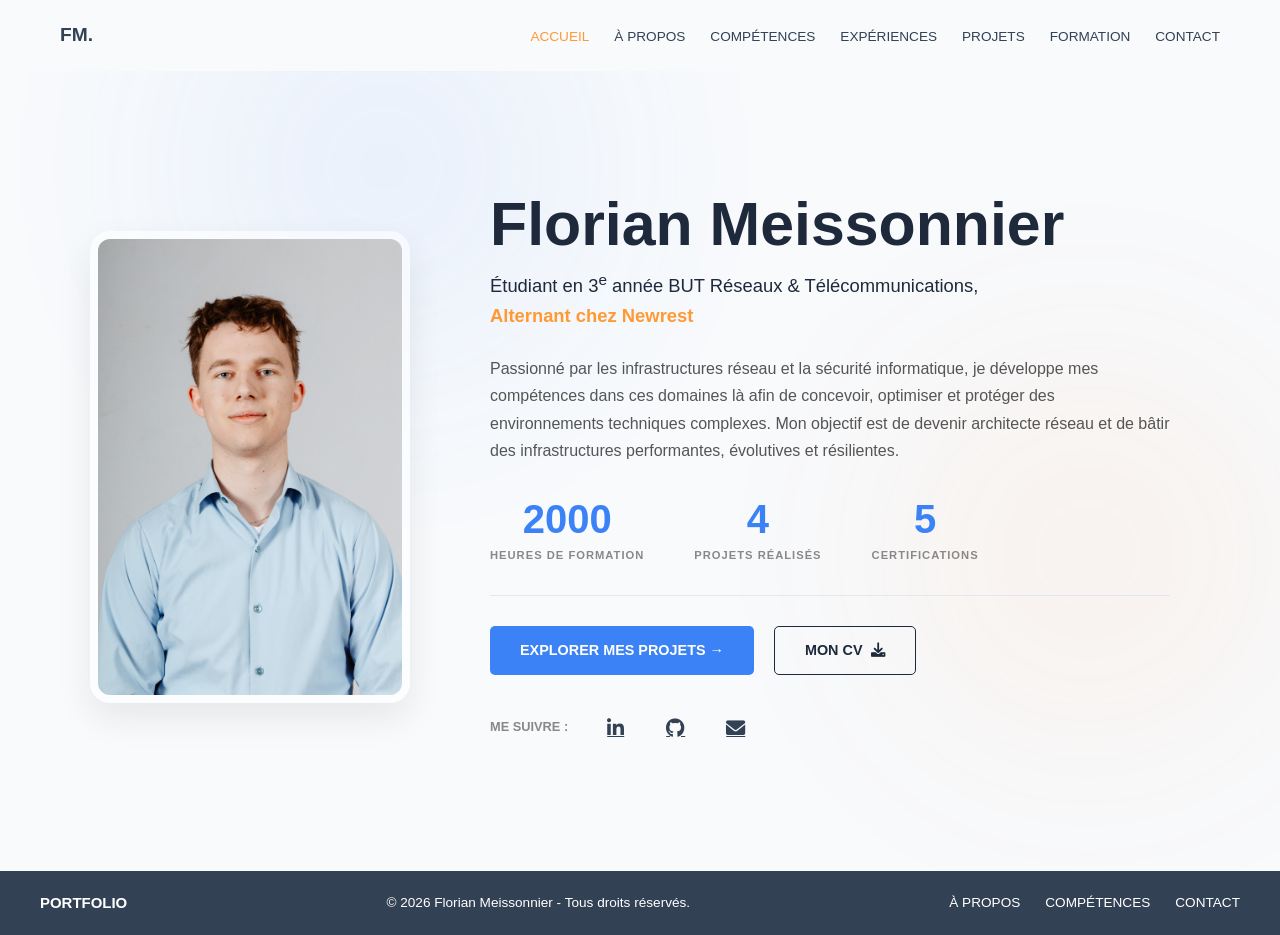
==== commit 2b0ad3d3: "Add files via upload" ====
--- a/index.html
+++ b/index.html
@@ -43,7 +43,7 @@
                 <p class="subtitle">Étudiant en 3<sup>e</sup> année BUT Réseaux & Télécommunications, <br><strong>Alternant chez Newrest</strong></p>
                 
                 <div class="hero-description">
-                    <p>Passionné par les infrastructures réseau et la sécurité informatique, je développe mes compétences en télécommunications et cybersécurité. Mon objectif est de concevoir et sécuriser des systèmes de communication robustes et fiables.</p>
+                    <p>Passionné par les infrastructures réseau et la sécurité informatique, je développe mes compétences dans ces domaines là afin de concevoir, optimiser et protéger des environnements techniques complexes. Mon objectif est de devenir architecte réseau et de bâtir des infrastructures performantes, évolutives et résilientes.</p>
                 </div>
 
                 <div class="stats-row">
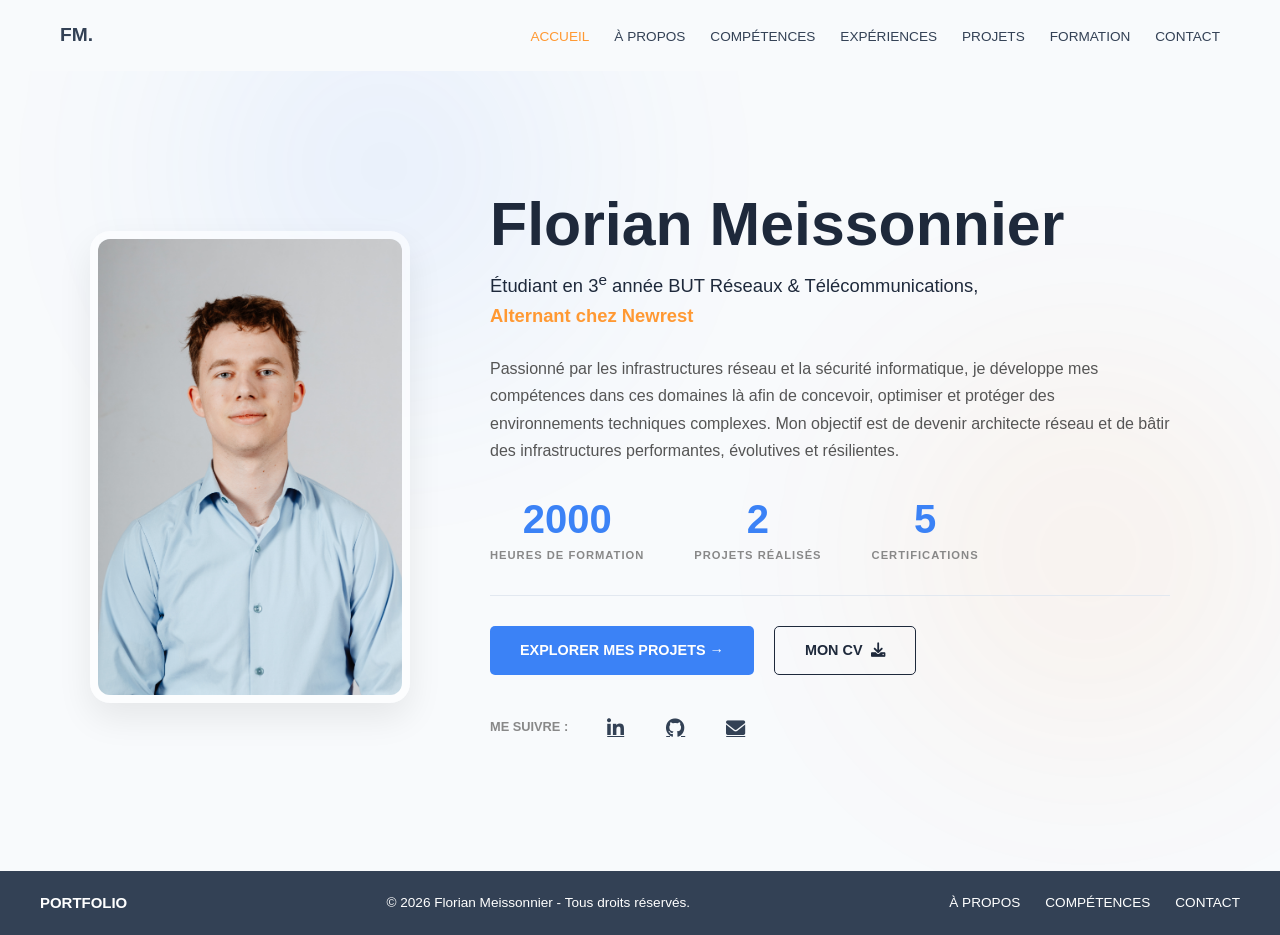
==== commit 6d06589d: "Add files via upload" ====
--- a/index.html
+++ b/index.html
@@ -52,7 +52,7 @@
                         <span class="stat-label">Heures de formation</span>
                     </div>
                     <div class="stat-item">
-                        <span class="stat-number">4</span>
+                        <span class="stat-number">2</span>
                         <span class="stat-label">Projets réalisés</span>
                     </div>
                     <div class="stat-item">
